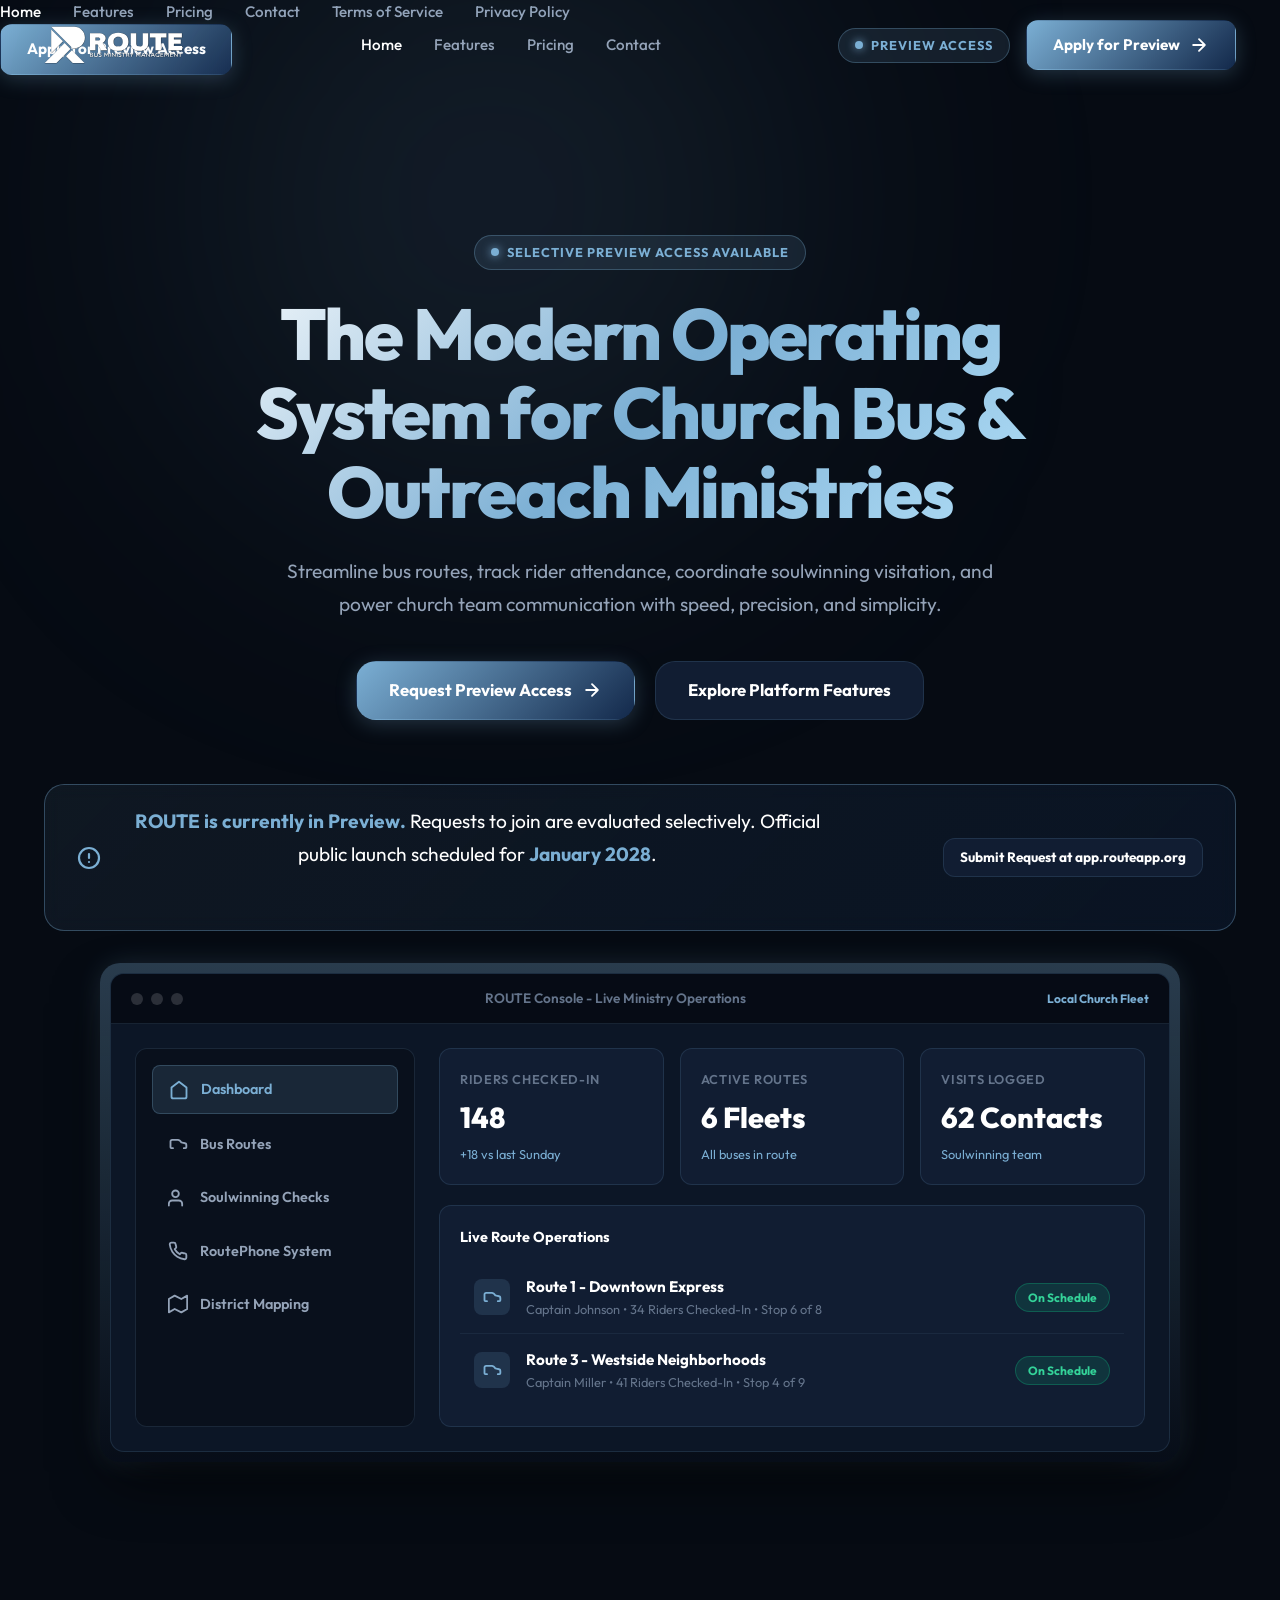
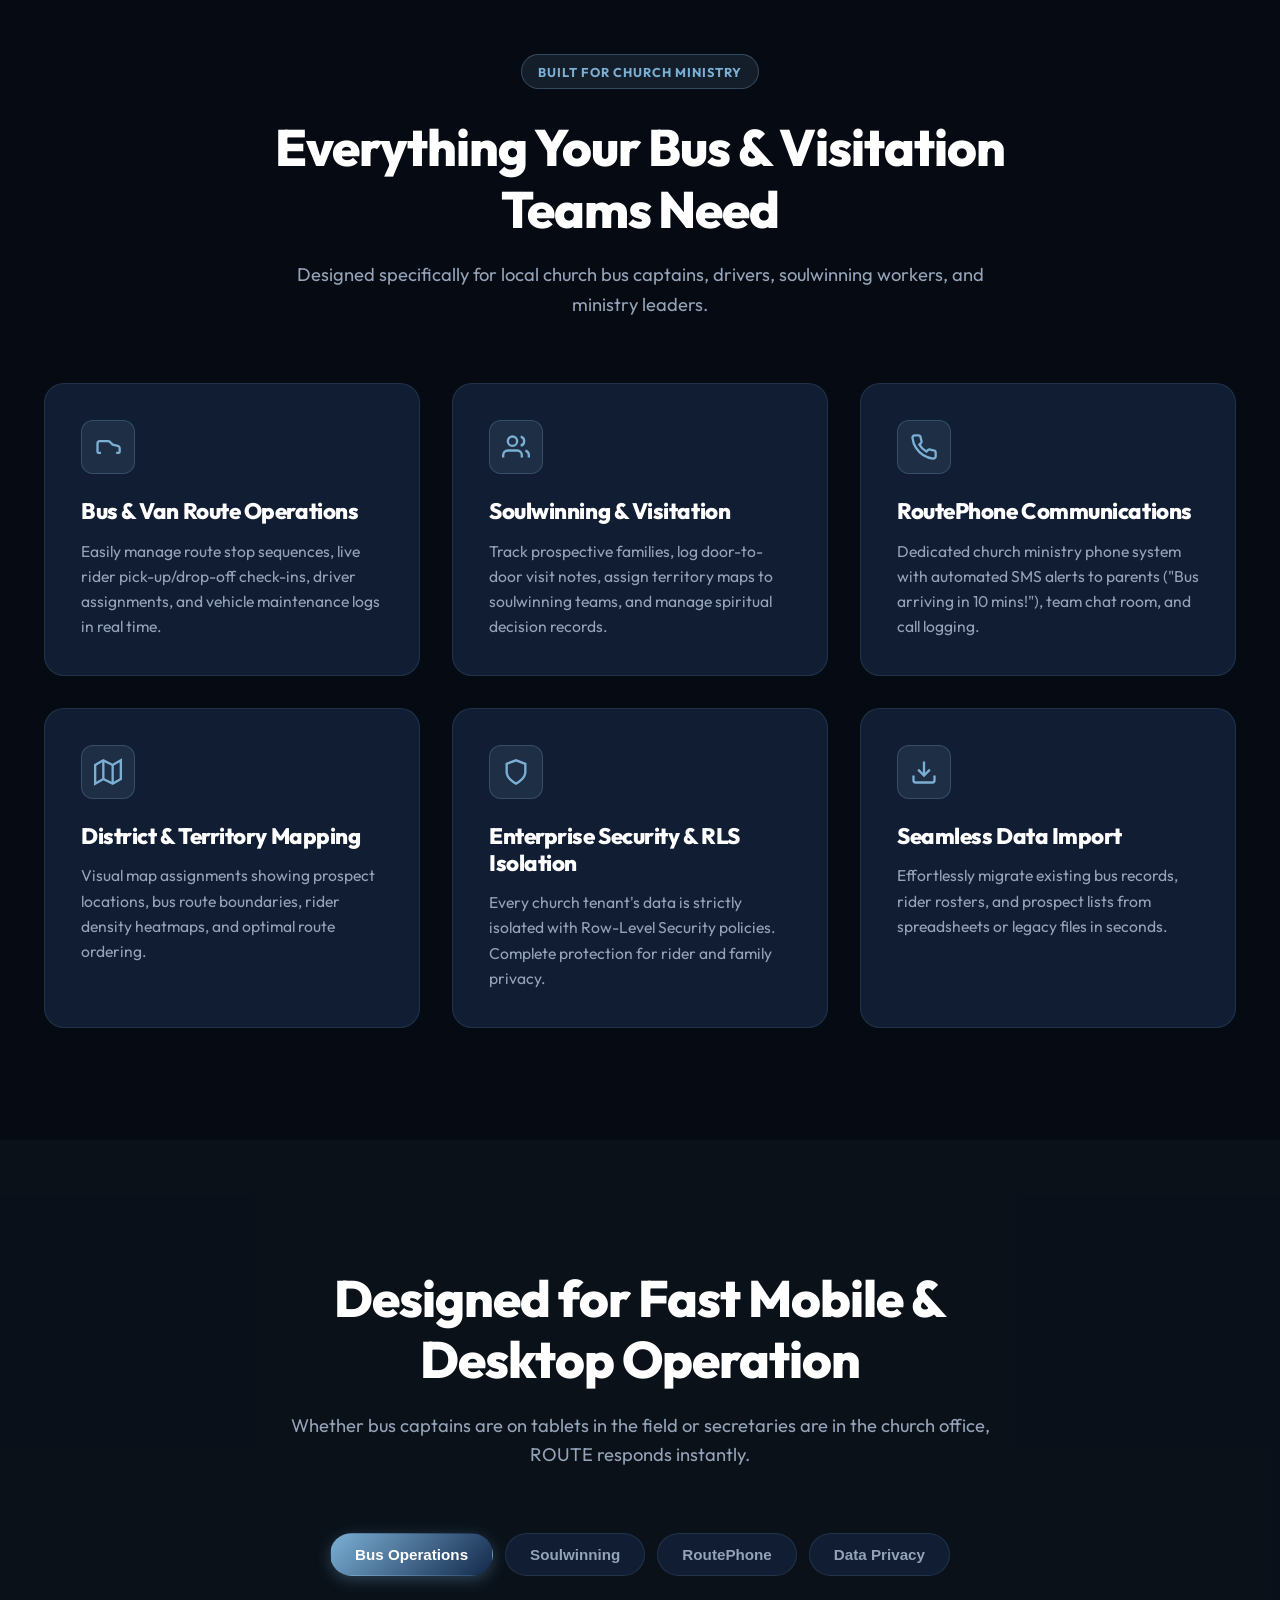
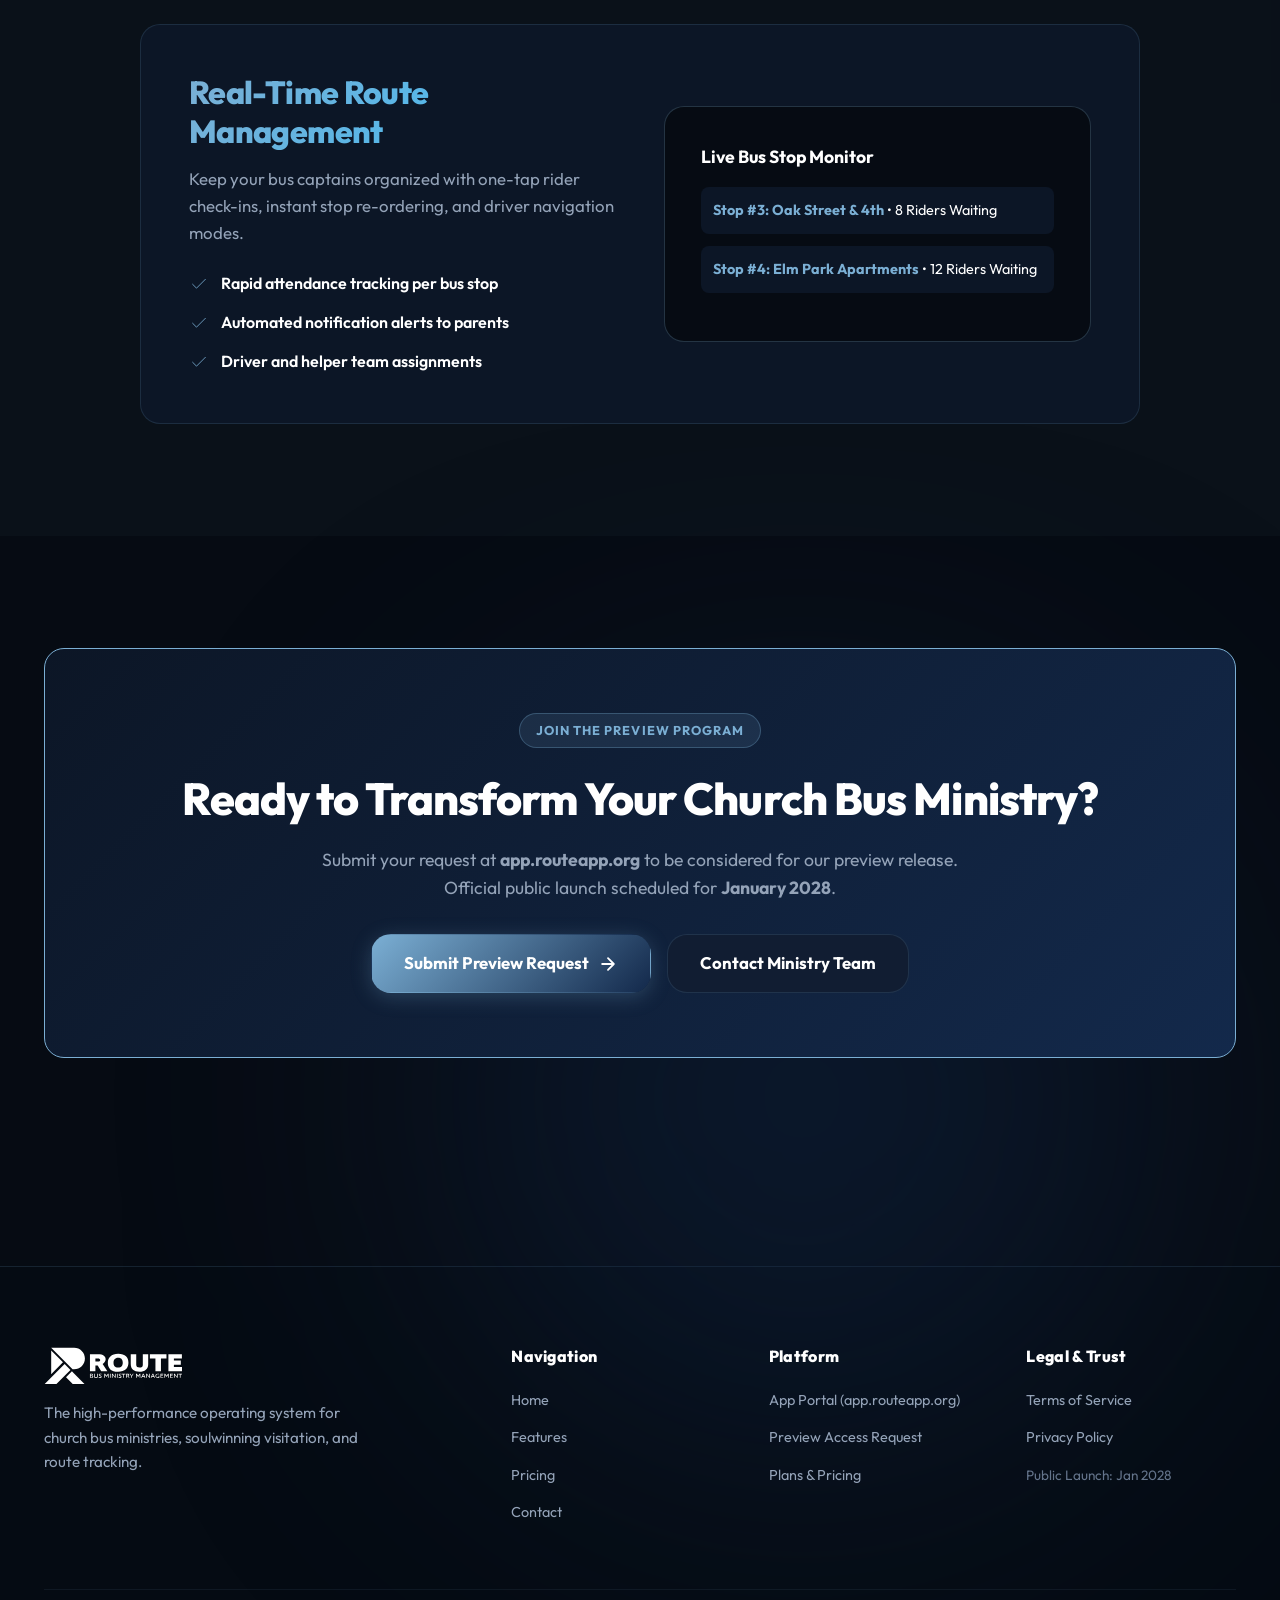
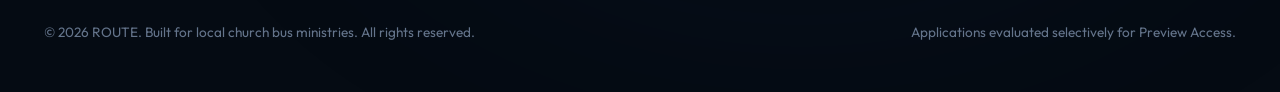
==== index.html @ 4a5aad94 "initial commit" ====
<!DOCTYPE html>
<html lang="en">
<head>
    <meta charset="UTF-8">
    <meta name="viewport" content="width=device-width, initial-scale=1.0">
    <title>ROUTE - Church Bus Ministry & Soulwinning Management Platform</title>
    <meta name="description" content="The modern operating system for church bus ministries, routes, stops, attendance tracking, soulwinning visitation, and team communications.">
    
    <!-- Favicon & Icons -->
    <link rel="icon" type="image/x-icon" href="favicon.ico">
    <link rel="icon" type="image/svg+xml" href="favicon.svg">
    <link rel="apple-touch-icon" href="apple-touch-icon.png">

    <!-- Fonts -->
    <link rel="preconnect" href="https://fonts.googleapis.com">
    <link rel="preconnect" href="https://fonts.gstatic.com" crossorigin>
    <link href="https://fonts.googleapis.com/css2?family=Outfit:wght@300;400;500;600;700;800;900&display=swap" rel="stylesheet">

    <!-- Custom Stylesheet -->
    <link rel="stylesheet" href="css/style.css">
</head>
<body>

    <!-- Ambient Background Glows -->
    <div class="ambient-glow glow-top-left"></div>
    <div class="ambient-glow glow-bottom-right"></div>

    <!-- Navigation Bar -->
    <header class="navbar">
        <div class="container nav-content">
            <a href="index.html" class="brand-logo">
                <img src="images/logos/Logo Horizontal White.svg" alt="ROUTE Logo" height="38">
            </a>

            <nav class="nav-links">
                <a href="index.html" class="active">Home</a>
                <a href="features.html">Features</a>
                <a href="pricing.html">Pricing</a>
                <a href="contact.html">Contact</a>
            </nav>

            <div class="nav-actions">
                <div class="badge badge-preview">
                    <span class="badge-dot"></span>
                    Preview Access
                </div>
                <a href="https://app.routeapp.org" class="btn btn-primary" data-open-modal="preview">
                    Apply for Preview
                    <svg class="btn-icon" viewBox="0 0 24 24"><path d="M5 12h14M12 5l7 7-7 7"/></svg>
                </a>
            </div>

            <button class="mobile-toggle" aria-label="Toggle Navigation Menu">
                <svg viewBox="0 0 24 24" fill="none" stroke="currentColor" stroke-width="2"><path d="M4 6h16M4 12h16M4 18h16"/></svg>
            </button>
        </div>
    </header>

    <!-- Mobile Drawer -->
    <div class="mobile-drawer">
        <nav class="nav-links">
            <a href="index.html" class="active">Home</a>
            <a href="features.html">Features</a>
            <a href="pricing.html">Pricing</a>
            <a href="contact.html">Contact</a>
            <a href="terms.html">Terms of Service</a>
            <a href="privacy.html">Privacy Policy</a>
        </nav>
        <a href="https://app.routeapp.org" class="btn btn-primary" data-open-modal="preview">Apply for Preview Access</a>
    </div>

    <!-- Hero Section -->
    <section class="hero section">
        <div class="container">
            <div class="hero-badge-wrapper reveal">
                <div class="badge badge-preview">
                    <span class="badge-dot"></span>
                    Selective Preview Access Available
                </div>
            </div>

            <h1 class="gradient-text reveal">The Modern Operating System for Church Bus & Outreach Ministries</h1>

            <p class="reveal">
                Streamline bus routes, track rider attendance, coordinate soulwinning visitation, and power church team communication with speed, precision, and simplicity.
            </p>

            <div class="hero-cta reveal">
                <a href="https://app.routeapp.org" class="btn btn-primary btn-lg" data-open-modal="preview">
                    Request Preview Access
                    <svg class="btn-icon" viewBox="0 0 24 24"><path d="M5 12h14M12 5l7 7-7 7"/></svg>
                </a>
                <a href="features.html" class="btn btn-secondary btn-lg">
                    Explore Platform Features
                </a>
            </div>

            <!-- Preview Notice Banner -->
            <div class="preview-banner reveal">
                <div class="preview-banner-text">
                    <svg class="btn-icon" style="color: #7bafd4; width:24px; height:24px;" viewBox="0 0 24 24" fill="none" stroke="currentColor"><circle cx="12" cy="12" r="10"/><path d="M12 8v4M12 16h.01"/></svg>
                    <p>
                        <strong>ROUTE is currently in Preview.</strong> Requests to join are evaluated selectively. Official public launch scheduled for <strong>January 2028</strong>.
                    </p>
                </div>
                <a href="https://app.routeapp.org" class="btn btn-secondary" style="padding: 0.5rem 1rem; font-size: 0.85rem;" target="_blank">
                    Submit Request at app.routeapp.org
                </a>
            </div>

            <!-- Interactive Live Dashboard Mockup -->
            <div class="mockup-container reveal">
                <div class="mockup-frame">
                    <div class="mockup-header">
                        <div class="mockup-dots">
                            <span class="mockup-dot"></span>
                            <span class="mockup-dot"></span>
                            <span class="mockup-dot"></span>
                        </div>
                        <div class="mockup-title">ROUTE Console - Live Ministry Operations</div>
                        <div style="font-size: 0.75rem; color: #7bafd4; font-weight: 700;">Local Church Fleet</div>
                    </div>

                    <div class="mockup-body">
                        <!-- Sidebar Mock -->
                        <div class="mockup-sidebar">
                            <div class="mockup-nav-item active">
                                <svg class="btn-icon" viewBox="0 0 24 24"><path d="M3 9l9-7 9 7v11a2 2 0 0 1-2 2H5a2 2 0 0 1-2-2z"/></svg>
                                Dashboard
                            </div>
                            <div class="mockup-nav-item">
                                <svg class="btn-icon" viewBox="0 0 24 24"><path d="M19 17h2c.6 0 1-.4 1-1v-3c0-.9-.7-1.7-1.5-1.9C18.7 10.6 16 10 16 10s-1.3-1.4-2.2-2.3c-.5-.4-1.1-.7-1.8-.7H5c-1.1 0-2 .9-2 2v7c0 .6.4 1 1 1h2"/></svg>
                                Bus Routes
                            </div>
                            <div class="mockup-nav-item">
                                <svg class="btn-icon" viewBox="0 0 24 24"><path d="M17 21v-2a4 4 0 0 0-4-4H5a4 4 0 0 0-4 4v2"/><circle cx="9" cy="7" r="4"/></svg>
                                Soulwinning Checks
                            </div>
                            <div class="mockup-nav-item">
                                <svg class="btn-icon" viewBox="0 0 24 24"><path d="M22 16.92v3a2 2 0 0 1-2.18 2 19.79 19.79 0 0 1-8.63-3.07 19.5 19.5 0 0 1-6-6 19.79 19.79 0 0 1-3.07-8.67A2 2 0 0 1 4.11 2h3a2 2 0 0 1 2 1.72c.127.96.361 1.903.7 2.81a2 2 0 0 1-.45 2.11L8.09 9.91a16 16 0 0 0 6 6l1.27-1.27a2 2 0 0 1 2.11-.45c.907.339 1.85.573 2.81.7A2 2 0 0 1 22 16.92z"/></svg>
                                RoutePhone System
                            </div>
                            <div class="mockup-nav-item">
                                <svg class="btn-icon" viewBox="0 0 24 24"><polygon points="1 6 1 22 8 18 16 22 23 18 23 2 16 6 8 2 1 6"/></svg>
                                District Mapping
                            </div>
                        </div>

                        <!-- Main Content Mock -->
                        <div class="mockup-main">
                            <div class="mockup-stats-grid">
                                <div class="stat-card">
                                    <div class="stat-card-title">Riders Checked-In</div>
                                    <div class="stat-card-value">148</div>
                                    <div class="stat-card-sub">+18 vs last Sunday</div>
                                </div>
                                <div class="stat-card">
                                    <div class="stat-card-title">Active Routes</div>
                                    <div class="stat-card-value">6 Fleets</div>
                                    <div class="stat-card-sub">All buses in route</div>
                                </div>
                                <div class="stat-card">
                                    <div class="stat-card-title">Visits Logged</div>
                                    <div class="stat-card-value">62 Contacts</div>
                                    <div class="stat-card-sub">Soulwinning team</div>
                                </div>
                            </div>

                            <div class="mockup-route-list">
                                <div style="font-size: 0.9rem; font-weight: 700; margin-bottom: 0.75rem; color: #ffffff;">Live Route Operations</div>
                                
                                <div class="route-item">
                                    <div class="route-info">
                                        <div class="route-icon-box">
                                            <svg class="btn-icon" viewBox="0 0 24 24"><path d="M19 17h2c.6 0 1-.4 1-1v-3c0-.9-.7-1.7-1.5-1.9C18.7 10.6 16 10 16 10s-1.3-1.4-2.2-2.3c-.5-.4-1.1-.7-1.8-.7H5c-1.1 0-2 .9-2 2v7c0 .6.4 1 1 1h2"/></svg>
                                        </div>
                                        <div>
                                            <div class="route-name">Route 1 - Downtown Express</div>
                                            <div class="route-details">Captain Johnson &bull; 34 Riders Checked-In &bull; Stop 6 of 8</div>
                                        </div>
                                    </div>
                                    <span class="status-pill">On Schedule</span>
                                </div>

                                <div class="route-item">
                                    <div class="route-info">
                                        <div class="route-icon-box">
                                            <svg class="btn-icon" viewBox="0 0 24 24"><path d="M19 17h2c.6 0 1-.4 1-1v-3c0-.9-.7-1.7-1.5-1.9C18.7 10.6 16 10 16 10s-1.3-1.4-2.2-2.3c-.5-.4-1.1-.7-1.8-.7H5c-1.1 0-2 .9-2 2v7c0 .6.4 1 1 1h2"/></svg>
                                        </div>
                                        <div>
                                            <div class="route-name">Route 3 - Westside Neighborhoods</div>
                                            <div class="route-details">Captain Miller &bull; 41 Riders Checked-In &bull; Stop 4 of 9</div>
                                        </div>
                                    </div>
                                    <span class="status-pill">On Schedule</span>
                                </div>
                            </div>
                        </div>
                    </div>
                </div>
            </div>
        </div>
    </section>

    <!-- Core Pillars Grid -->
    <section class="section">
        <div class="container">
            <div class="section-header reveal">
                <div class="badge badge-preview" style="margin-bottom: 0.75rem;">Built For Church Ministry</div>
                <h2>Everything Your Bus & Visitation Teams Need</h2>
                <p>Designed specifically for local church bus captains, drivers, soulwinning workers, and ministry leaders.</p>
            </div>

            <div class="feature-grid reveal-stagger">
                <div class="card">
                    <div class="card-icon">
                        <svg viewBox="0 0 24 24" fill="none" stroke="currentColor"><path d="M19 17h2c.6 0 1-.4 1-1v-3c0-.9-.7-1.7-1.5-1.9C18.7 10.6 16 10 16 10s-1.3-1.4-2.2-2.3c-.5-.4-1.1-.7-1.8-.7H5c-1.1 0-2 .9-2 2v7c0 .6.4 1 1 1h2"/></svg>
                    </div>
                    <h3>Bus & Van Route Operations</h3>
                    <p>Easily manage route stop sequences, live rider pick-up/drop-off check-ins, driver assignments, and vehicle maintenance logs in real time.</p>
                </div>

                <div class="card">
                    <div class="card-icon">
                        <svg viewBox="0 0 24 24" fill="none" stroke="currentColor"><path d="M17 21v-2a4 4 0 0 0-4-4H5a4 4 0 0 0-4 4v2"/><circle cx="9" cy="7" r="4"/><path d="M23 21v-2a4 4 0 0 0-3-3.87"/><path d="M16 3.13a4 4 0 0 1 0 7.75"/></svg>
                    </div>
                    <h3>Soulwinning & Visitation</h3>
                    <p>Track prospective families, log door-to-door visit notes, assign territory maps to soulwinning teams, and manage spiritual decision records.</p>
                </div>

                <div class="card">
                    <div class="card-icon">
                        <svg viewBox="0 0 24 24" fill="none" stroke="currentColor"><path d="M22 16.92v3a2 2 0 0 1-2.18 2 19.79 19.79 0 0 1-8.63-3.07 19.5 19.5 0 0 1-6-6 19.79 19.79 0 0 1-3.07-8.67A2 2 0 0 1 4.11 2h3a2 2 0 0 1 2 1.72c.127.96.361 1.903.7 2.81a2 2 0 0 1-.45 2.11L8.09 9.91a16 16 0 0 0 6 6l1.27-1.27a2 2 0 0 1 2.11-.45c.907.339 1.85.573 2.81.7A2 2 0 0 1 22 16.92z"/></svg>
                    </div>
                    <h3>RoutePhone Communications</h3>
                    <p>Dedicated church ministry phone system with automated SMS alerts to parents ("Bus arriving in 10 mins!"), team chat room, and call logging.</p>
                </div>

                <div class="card">
                    <div class="card-icon">
                        <svg viewBox="0 0 24 24" fill="none" stroke="currentColor"><polygon points="1 6 1 22 8 18 16 22 23 18 23 2 16 6 8 2 1 6"/><line x1="8" y1="2" x2="8" y2="18"/><line x1="16" y1="6" x2="16" y2="22"/></svg>
                    </div>
                    <h3>District & Territory Mapping</h3>
                    <p>Visual map assignments showing prospect locations, bus route boundaries, rider density heatmaps, and optimal route ordering.</p>
                </div>

                <div class="card">
                    <div class="card-icon">
                        <svg viewBox="0 0 24 24" fill="none" stroke="currentColor"><path d="M12 22s8-4 8-10V5l-8-3-8 3v7c0 6 8 10 8 10z"/></svg>
                    </div>
                    <h3>Enterprise Security & RLS Isolation</h3>
                    <p>Every church tenant's data is strictly isolated with Row-Level Security policies. Complete protection for rider and family privacy.</p>
                </div>

                <div class="card">
                    <div class="card-icon">
                        <svg viewBox="0 0 24 24" fill="none" stroke="currentColor"><path d="M21 15v4a2 2 0 0 1-2 2H5a2 2 0 0 1-2-2v-4"/><polyline points="7 10 12 15 17 10"/><line x1="12" y1="15" x2="12" y2="3"/></svg>
                    </div>
                    <h3>Seamless Data Import</h3>
                    <p>Effortlessly migrate existing bus records, rider rosters, and prospect lists from spreadsheets or legacy files in seconds.</p>
                </div>
            </div>
        </div>
    </section>

    <!-- Interactive Feature Showcase Tabs -->
    <section class="section" style="background: rgba(123, 175, 212, 0.03);">
        <div class="container">
            <div class="section-header reveal">
                <h2>Designed for Fast Mobile & Desktop Operation</h2>
                <p>Whether bus captains are on tablets in the field or secretaries are in the church office, ROUTE responds instantly.</p>
            </div>

            <div class="tabs-container reveal">
                <div class="tabs-nav">
                    <button class="tab-btn active" data-tab="bus">Bus Operations</button>
                    <button class="tab-btn" data-tab="visitation">Soulwinning</button>
                    <button class="tab-btn" data-tab="phone">RoutePhone</button>
                    <button class="tab-btn" data-tab="security">Data Privacy</button>
                </div>

                <div class="tab-content active" id="tab-bus">
                    <div class="tab-text">
                        <h3 class="gradient-text-sky">Real-Time Route Management</h3>
                        <p>Keep your bus captains organized with one-tap rider check-ins, instant stop re-ordering, and driver navigation modes.</p>
                        <ul class="tab-list">
                            <li class="tab-list-item">
                                <svg viewBox="0 0 24 24" fill="none" stroke="currentColor"><polyline points="20 6 9 17 4 12"/></svg>
                                Rapid attendance tracking per bus stop
                            </li>
                            <li class="tab-list-item">
                                <svg viewBox="0 0 24 24" fill="none" stroke="currentColor"><polyline points="20 6 9 17 4 12"/></svg>
                                Automated notification alerts to parents
                            </li>
                            <li class="tab-list-item">
                                <svg viewBox="0 0 24 24" fill="none" stroke="currentColor"><polyline points="20 6 9 17 4 12"/></svg>
                                Driver and helper team assignments
                            </li>
                        </ul>
                    </div>
                    <div class="card" style="background: #060b13; border-color: rgba(123,175,212,0.25);">
                        <div style="font-weight:700; font-size:1.1rem; margin-bottom:1rem; color:#fff;">Live Bus Stop Monitor</div>
                        <div style="padding:0.75rem; background:#0c1626; border-radius:8px; margin-bottom:0.75rem; font-size:0.9rem;">
                            <span style="color:#7bafd4; font-weight:700;">Stop #3: Oak Street & 4th</span> &bull; 8 Riders Waiting
                        </div>
                        <div style="padding:0.75rem; background:#0c1626; border-radius:8px; margin-bottom:0.75rem; font-size:0.9rem;">
                            <span style="color:#7bafd4; font-weight:700;">Stop #4: Elm Park Apartments</span> &bull; 12 Riders Waiting
                        </div>
                    </div>
                </div>

                <div class="tab-content" id="tab-visitation">
                    <div class="tab-text">
                        <h3 class="gradient-text-sky">Soulwinning & Prospect Tracking</h3>
                        <p>Empower your visitation teams to follow up with visitors, log spiritual interest, and map out neighborhoods.</p>
                        <ul class="tab-list">
                            <li class="tab-list-item">
                                <svg viewBox="0 0 24 24" fill="none" stroke="currentColor"><polyline points="20 6 9 17 4 12"/></svg>
                                Door-to-door visit logging & notes
                            </li>
                            <li class="tab-list-item">
                                <svg viewBox="0 0 24 24" fill="none" stroke="currentColor"><polyline points="20 6 9 17 4 12"/></svg>
                                Soulwinning check-in counter & records
                            </li>
                            <li class="tab-list-item">
                                <svg viewBox="0 0 24 24" fill="none" stroke="currentColor"><polyline points="20 6 9 17 4 12"/></svg>
                                Follow-up scheduling for bus captains
                            </li>
                        </ul>
                    </div>
                    <div class="card" style="background: #060b13; border-color: rgba(123,175,212,0.25);">
                        <div style="font-weight:700; font-size:1.1rem; margin-bottom:1rem; color:#fff;">Soulwinning Log Entry</div>
                        <div style="font-size:0.9rem; color:#94a3b8; line-height:1.6;">
                            "Visited Smith Family at 1422 Pine Ave. Requested bus pick-up for 2 children this Sunday morning."
                        </div>
                    </div>
                </div>

                <div class="tab-content" id="tab-phone">
                    <div class="tab-text">
                        <h3 class="gradient-text-sky">RoutePhone Telephony Integration</h3>
                        <p>A unified church phone number for text messaging, voice calls, internal worker team chats, and automated notifications.</p>
                        <ul class="tab-list">
                            <li class="tab-list-item">
                                <svg viewBox="0 0 24 24" fill="none" stroke="currentColor"><polyline points="20 6 9 17 4 12"/></svg>
                                Direct SMS communication with parents
                            </li>
                            <li class="tab-list-item">
                                <svg viewBox="0 0 24 24" fill="none" stroke="currentColor"><polyline points="20 6 9 17 4 12"/></svg>
                                Team chat rooms for bus captains & drivers
                            </li>
                            <li class="tab-list-item">
                                <svg viewBox="0 0 24 24" fill="none" stroke="currentColor"><polyline points="20 6 9 17 4 12"/></svg>
                                Incoming call routing and call history
                            </li>
                        </ul>
                    </div>
                    <div class="card" style="background: #060b13; border-color: rgba(123,175,212,0.25);">
                        <div style="font-weight:700; font-size:1.1rem; margin-bottom:1rem; color:#fff;">RoutePhone SMS Notice</div>
                        <div style="background:#13294b; color:#fff; padding:0.85rem; border-radius:12px; font-size:0.85rem;">
                            "Route 2 Bus Notice: Captain Miller is 10 minutes away from your stop!"
                        </div>
                    </div>
                </div>

                <div class="tab-content" id="tab-security">
                    <div class="tab-text">
                        <h3 class="gradient-text-sky">PostgreSQL RLS & Tenant Isolation</h3>
                        <p>Complete data boundary protection ensuring that every church tenant's ministry data is isolated, encrypted, and secure.</p>
                        <ul class="tab-list">
                            <li class="tab-list-item">
                                <svg viewBox="0 0 24 24" fill="none" stroke="currentColor"><polyline points="20 6 9 17 4 12"/></svg>
                                Row-Level Security (RLS) policies
                            </li>
                            <li class="tab-list-item">
                                <svg viewBox="0 0 24 24" fill="none" stroke="currentColor"><polyline points="20 6 9 17 4 12"/></svg>
                                Strict role-based permissions
                            </li>
                            <li class="tab-list-item">
                                <svg viewBox="0 0 24 24" fill="none" stroke="currentColor"><polyline points="20 6 9 17 4 12"/></svg>
                                Zero cross-tenant data leaks guaranteed
                            </li>
                        </ul>
                    </div>
                    <div class="card" style="background: #060b13; border-color: rgba(123,175,212,0.25);">
                        <div style="font-weight:700; font-size:1.1rem; margin-bottom:0.5rem; color:#fff;">Security Status</div>
                        <div style="color:#34d399; font-weight:700; font-size:0.9rem;">RLS Active &bull; Tenant Isolated</div>
                    </div>
                </div>
            </div>
        </div>
    </section>

    <!-- Preview Call to Action Banner -->
    <section class="section">
        <div class="container">
            <div class="card reveal" style="text-align:center; padding: 4rem 2rem; background: linear-gradient(135deg, #0c1626 0%, #13294b 100%); border-color: #7bafd4;">
                <div class="badge badge-preview" style="margin-bottom: 1.5rem;">Join The Preview Program</div>
                <h2 style="font-size: 2.8rem; margin-bottom: 1.25rem;">Ready to Transform Your Church Bus Ministry?</h2>
                <p style="max-width: 650px; margin: 0 auto 2rem auto; font-size: 1.1rem;">
                    Submit your request at <strong>app.routeapp.org</strong> to be considered for our preview release. Official public launch scheduled for <strong>January 2028</strong>.
                </p>
                <div style="display:flex; justify-content:center; gap:1rem; flex-wrap:wrap;">
                    <a href="https://app.routeapp.org" class="btn btn-primary btn-lg" data-open-modal="preview">
                        Submit Preview Request
                        <svg class="btn-icon" viewBox="0 0 24 24"><path d="M5 12h14M12 5l7 7-7 7"/></svg>
                    </a>
                    <a href="contact.html" class="btn btn-secondary btn-lg">
                        Contact Ministry Team
                    </a>
                </div>
            </div>
        </div>
    </section>

    <!-- Footer -->
    <footer class="footer">
        <div class="container">
            <div class="footer-grid">
                <div class="footer-brand">
                    <a href="index.html" class="brand-logo">
                        <img src="images/logos/Logo Horizontal White.svg" alt="ROUTE Logo" height="34">
                    </a>
                    <p>
                        The high-performance operating system for church bus ministries, soulwinning visitation, and route tracking.
                    </p>
                </div>

                <div class="footer-col">
                    <h4>Navigation</h4>
                    <ul class="footer-links">
                        <li><a href="index.html">Home</a></li>
                        <li><a href="features.html">Features</a></li>
                        <li><a href="pricing.html">Pricing</a></li>
                        <li><a href="contact.html">Contact</a></li>
                    </ul>
                </div>

                <div class="footer-col">
                    <h4>Platform</h4>
                    <ul class="footer-links">
                        <li><a href="https://app.routeapp.org" target="_blank">App Portal (app.routeapp.org)</a></li>
                        <li><a href="https://app.routeapp.org" data-open-modal="preview">Preview Access Request</a></li>
                        <li><a href="pricing.html">Plans & Pricing</a></li>
                    </ul>
                </div>

                <div class="footer-col">
                    <h4>Legal & Trust</h4>
                    <ul class="footer-links">
                        <li><a href="terms.html">Terms of Service</a></li>
                        <li><a href="privacy.html">Privacy Policy</a></li>
                        <li><span style="color:#64748b; font-size:0.85rem;">Public Launch: Jan 2028</span></li>
                    </ul>
                </div>
            </div>

            <div class="footer-bottom">
                <div>&copy; 2026 ROUTE. Built for local church bus ministries. All rights reserved.</div>
                <div>Applications evaluated selectively for Preview Access.</div>
            </div>
        </div>
    </footer>

    <!-- Preview Modal -->
    <div class="modal-overlay" id="preview-modal">
        <div class="modal-content">
            <button class="modal-close" aria-label="Close modal">&times;</button>
            <div style="text-align:center; margin-bottom: 1.5rem;">
                <div class="badge badge-preview" style="margin-bottom:0.75rem;">Preview Access Request</div>
                <h3 style="font-size:1.8rem; margin-bottom:0.5rem;">Join The ROUTE Preview</h3>
                <p style="font-size:0.9rem;">
                    ROUTE is currently in selective preview. Requests are evaluated manually prior to our public launch in <strong>January 2028</strong>.
                </p>
            </div>

            <form id="preview-access-form">
                <div class="form-group">
                    <label class="form-label" for="modal-church">Church Name</label>
                    <input type="text" id="modal-church" class="form-input" placeholder="e.g. Grace Baptist Church" required>
                </div>
                <div class="form-group">
                    <label class="form-label" for="modal-name">Contact Person</label>
                    <input type="text" id="modal-name" class="form-input" placeholder="Pastor or Bus Director Name" required>
                </div>
                <div class="form-group">
                    <label class="form-label" for="modal-email">Email Address</label>
                    <input type="email" id="modal-email" class="form-input" placeholder="pastor@church.org" required>
                </div>
                <div class="form-group">
                    <label class="form-label" for="modal-buses">Number of Bus / Van Routes</label>
                    <select id="modal-buses" class="form-select">
                        <option value="1-2">1 - 2 Routes</option>
                        <option value="3-5">3 - 5 Routes</option>
                        <option value="6-10">6 - 10 Routes</option>
                        <option value="10+">10+ Routes</option>
                    </select>
                </div>
                <button type="submit" class="btn btn-primary" style="width:100%; margin-top:1rem;">
                    Submit Application
                </button>
            </form>

            <div id="form-success-message" style="display:none; text-align:center; padding:2rem 0;">
                <svg class="btn-icon" style="width:48px; height:48px; color:#34d399; margin-bottom:1rem;" viewBox="0 0 24 24" fill="none" stroke="currentColor"><circle cx="12" cy="12" r="10"/><path d="M9 12l2 2 4-4"/></svg>
                <h4 style="font-size:1.4rem; margin-bottom:0.5rem; color:#fff;">Application Received</h4>
                <p style="font-size:0.9rem; margin-bottom:1.5rem;">
                    Thank you! Your preview access request has been submitted for review. You can also log in directly or check status at <strong>app.routeapp.org</strong>.
                </p>
                <a href="https://app.routeapp.org" class="btn btn-secondary" target="_blank">Visit app.routeapp.org</a>
            </div>
        </div>
    </div>

    <!-- Main JavaScript Engine -->
    <script src="js/main.js"></script>
</body>
</html>
---- css/style.css ----
/* ==========================================================================
   ROUTE Marketing Site - Master Stylesheet
   Brand Aesthetics: Dark Midnight (#060b13), Brand Sky (#7bafd4), Navy (#13294b)
   ========================================================================== */

:root {
    --color-midnight: #060b13;
    --color-surface-navy: #0c1626;
    --color-surface-card: #111d32;
    --color-surface-hover: #172642;
    --color-border: rgba(123, 175, 212, 0.15);
    --color-border-glow: rgba(123, 175, 212, 0.35);
    
    --color-brand-sky: #7bafd4;
    --color-brand-sky-light: #bae6fd;
    --color-brand-navy: #13294b;
    --color-brand-blue-accent: #38bdf8;
    
    --color-text-white: #ffffff;
    --color-text-body: #94a3b8;
    --color-text-muted: #64748b;
    
    --font-main: 'Outfit', -apple-system, BlinkMacSystemFont, "Segoe UI", Roboto, sans-serif;
    --radius-sm: 8px;
    --radius-md: 12px;
    --radius-lg: 20px;
    --radius-full: 9999px;
    
    --shadow-glow: 0 0 30px -5px rgba(123, 175, 212, 0.25);
    --shadow-card: 0 10px 30px -10px rgba(0, 0, 0, 0.5);
    --transition-fast: 0.2s cubic-bezier(0.4, 0, 0.2, 1);
    --transition-normal: 0.35s cubic-bezier(0.16, 1, 0.3, 1);
}

/* Base & Reset */
*, *::before, *::after {
    box-sizing: border-box;
    margin: 0;
    padding: 0;
}

html {
    scroll-behavior: smooth;
    font-family: var(--font-main);
    background-color: var(--color-midnight);
    color: var(--color-text-white);
    line-height: 1.6;
    -webkit-font-smoothing: antialiased;
}

body {
    min-height: 100vh;
    overflow-x: hidden;
    position: relative;
    background-color: var(--color-midnight);
}

/* Selection */
::selection {
    background: var(--color-brand-sky);
    color: var(--color-midnight);
}

/* Ambient Background Glows */
.ambient-glow {
    position: absolute;
    border-radius: 50%;
    filter: blur(140px);
    pointer-events: none;
    z-index: 0;
}

.glow-top-left {
    top: -100px;
    left: 15%;
    width: 600px;
    height: 600px;
    background: rgba(123, 175, 212, 0.12);
}

.glow-bottom-right {
    bottom: 5%;
    right: 10%;
    width: 700px;
    height: 700px;
    background: rgba(19, 41, 75, 0.45);
}

.glow-center {
    top: 40%;
    left: 30%;
    width: 500px;
    height: 500px;
    background: rgba(56, 189, 248, 0.08);
}

/* Typography Helpers */
h1, h2, h3, h4, h5, h6 {
    font-weight: 800;
    line-height: 1.2;
    letter-spacing: -0.02em;
    color: var(--color-text-white);
}

p {
    color: var(--color-text-body);
}

.gradient-text {
    background: linear-gradient(135deg, #ffffff 0%, var(--color-brand-sky) 50%, #bae6fd 100%);
    -webkit-background-clip: text;
    -webkit-text-fill-color: transparent;
}

.gradient-text-sky {
    background: linear-gradient(135deg, var(--color-brand-sky) 0%, var(--color-brand-blue-accent) 100%);
    -webkit-background-clip: text;
    -webkit-text-fill-color: transparent;
}

/* Container */
.container {
    width: 100%;
    max-width: 1240px;
    margin: 0 auto;
    padding: 0 1.5rem;
    position: relative;
    z-index: 10;
}

/* Navigation Bar */
.navbar {
    position: fixed;
    top: 0;
    left: 0;
    right: 0;
    z-index: 1000;
    padding: 1.25rem 0;
    transition: all var(--transition-fast);
}

.navbar.scrolled {
    padding: 0.85rem 0;
    background: rgba(6, 11, 19, 0.85);
    backdrop-filter: blur(16px);
    -webkit-backdrop-filter: blur(16px);
    border-bottom: 1px solid var(--color-border);
    box-shadow: 0 10px 30px rgba(0, 0, 0, 0.35);
}

.nav-content {
    display: flex;
    align-items: center;
    justify-content: space-between;
}

.brand-logo {
    display: flex;
    align-items: center;
    gap: 0.75rem;
    text-decoration: none;
    color: var(--color-text-white);
    font-weight: 800;
    font-size: 1.35rem;
    letter-spacing: 0.05em;
}

.brand-logo img {
    height: 38px;
    width: auto;
}

.nav-links {
    display: flex;
    align-items: center;
    gap: 2rem;
    list-style: none;
}

.nav-links a {
    text-decoration: none;
    color: var(--color-text-body);
    font-weight: 500;
    font-size: 0.95rem;
    transition: color var(--transition-fast);
}

.nav-links a:hover,
.nav-links a.active {
    color: var(--color-text-white);
}

.nav-actions {
    display: flex;
    align-items: center;
    gap: 1rem;
}

/* Mobile Toggle */
.mobile-toggle {
    display: none;
    background: none;
    border: none;
    color: var(--color-text-white);
    cursor: pointer;
    padding: 0.5rem;
}

.mobile-toggle svg {
    width: 28px;
    height: 28px;
}

/* Badges */
.badge {
    display: inline-flex;
    align-items: center;
    gap: 0.5rem;
    padding: 0.4rem 1rem;
    border-radius: var(--radius-full);
    font-size: 0.8rem;
    font-weight: 700;
    text-transform: uppercase;
    letter-spacing: 0.08em;
}

.badge-preview {
    background: rgba(123, 175, 212, 0.12);
    border: 1px solid rgba(123, 175, 212, 0.3);
    color: var(--color-brand-sky);
}

.badge-dot {
    width: 8px;
    height: 8px;
    border-radius: 50%;
    background: var(--color-brand-sky);
    box-shadow: 0 0 10px var(--color-brand-sky);
    animation: pulse-dot 2s infinite;
}

@keyframes pulse-dot {
    0%, 100% { opacity: 1; transform: scale(1); }
    50% { opacity: 0.4; transform: scale(0.85); }
}

/* Buttons */
.btn {
    display: inline-flex;
    align-items: center;
    justify-content: center;
    gap: 0.6rem;
    padding: 0.75rem 1.6rem;
    border-radius: var(--radius-md);
    font-weight: 700;
    font-size: 0.95rem;
    text-decoration: none;
    cursor: pointer;
    transition: all var(--transition-fast);
    border: 1px solid transparent;
    white-space: nowrap;
}

.btn-primary {
    background: linear-gradient(135deg, var(--color-brand-sky) 0%, var(--color-brand-navy) 100%);
    color: var(--color-text-white);
    box-shadow: 0 4px 20px rgba(123, 175, 212, 0.25);
}

.btn-primary:hover {
    transform: translateY(-2px);
    box-shadow: 0 8px 25px rgba(123, 175, 212, 0.4);
    background: linear-gradient(135deg, #8ec2e8 0%, #1a3765 100%);
}

.btn-secondary {
    background: var(--color-surface-card);
    border: 1px solid var(--color-border);
    color: var(--color-text-white);
}

.btn-secondary:hover {
    background: var(--color-surface-hover);
    border-color: var(--color-border-glow);
    color: var(--color-brand-sky);
    transform: translateY(-2px);
}

.btn-lg {
    padding: 0.95rem 2rem;
    font-size: 1.05rem;
    border-radius: var(--radius-lg);
}

.btn-icon {
    width: 20px;
    height: 20px;
    fill: none;
    stroke: currentColor;
    stroke-width: 2.2;
    stroke-linecap: round;
    stroke-linejoin: round;
}

/* Sections */
.section {
    padding: 7rem 0;
    position: relative;
}

.section-header {
    text-align: center;
    max-width: 750px;
    margin: 0 auto 4rem auto;
}

.section-header h2 {
    font-size: 2.5rem;
    margin: 1rem 0 1.25rem 0;
}

.section-header p {
    font-size: 1.15rem;
}

@media (min-width: 768px) {
    .section-header h2 {
        font-size: 3.2rem;
    }
}

/* Preview Notice Banner */
.preview-banner {
    margin: 2rem 0;
    padding: 1.25rem 2rem;
    background: linear-gradient(135deg, rgba(123, 175, 212, 0.08) 0%, rgba(19, 41, 75, 0.3) 100%);
    border: 1px solid var(--color-border-glow);
    border-radius: var(--radius-lg);
    display: flex;
    align-items: center;
    justify-content: space-between;
    gap: 1.5rem;
    flex-wrap: wrap;
    backdrop-filter: blur(8px);
}

.preview-banner-text {
    display: flex;
    align-items: center;
    gap: 1rem;
}

.preview-banner-text p {
    color: var(--color-text-white);
    font-size: 0.95rem;
}

.preview-banner-text strong {
    color: var(--color-brand-sky);
}

/* Hero Section */
.hero {
    padding-top: 10rem;
    padding-bottom: 5rem;
    text-align: center;
}

.hero-badge-wrapper {
    display: flex;
    justify-content: center;
    margin-bottom: 1.5rem;
}

.hero h1 {
    font-size: 2.8rem;
    max-width: 950px;
    margin: 0 auto 1.5rem auto;
    letter-spacing: -0.03em;
}

@media (min-width: 768px) {
    .hero h1 {
        font-size: 4.5rem;
        line-height: 1.1;
    }
}

.hero p {
    font-size: 1.2rem;
    max-width: 720px;
    margin: 0 auto 2.5rem auto;
    line-height: 1.7;
}

.hero-cta {
    display: flex;
    align-items: center;
    justify-content: center;
    gap: 1.25rem;
    flex-wrap: wrap;
    margin-bottom: 4rem;
}

/* Interactive App Mockup Preview */
.mockup-container {
    position: relative;
    max-width: 1080px;
    margin: 0 auto;
    border-radius: var(--radius-lg);
    padding: 10px;
    background: linear-gradient(180deg, rgba(123, 175, 212, 0.3) 0%, rgba(19, 41, 75, 0.1) 100%);
    box-shadow: 0 25px 60px -15px rgba(0, 0, 0, 0.8), var(--shadow-glow);
}

.mockup-frame {
    background: var(--color-surface-navy);
    border-radius: calc(var(--radius-lg) - 6px);
    overflow: hidden;
    border: 1px solid var(--color-border);
}

.mockup-header {
    background: rgba(6, 11, 19, 0.9);
    padding: 0.85rem 1.25rem;
    display: flex;
    align-items: center;
    justify-content: space-between;
    border-bottom: 1px solid var(--color-border);
}

.mockup-dots {
    display: flex;
    gap: 8px;
}

.mockup-dot {
    width: 12px;
    height: 12px;
    border-radius: 50%;
    background: rgba(255, 255, 255, 0.15);
}

.mockup-title {
    font-size: 0.85rem;
    color: var(--color-text-muted);
    font-weight: 600;
}

.mockup-body {
    padding: 1.5rem;
    display: grid;
    grid-template-columns: 1fr;
    gap: 1.5rem;
    text-align: left;
}

@media (min-width: 900px) {
    .mockup-body {
        grid-template-columns: 280px 1fr;
    }
}

.mockup-sidebar {
    background: rgba(6, 11, 19, 0.5);
    border-radius: var(--radius-md);
    padding: 1rem;
    border: 1px solid var(--color-border);
}

.mockup-nav-item {
    display: flex;
    align-items: center;
    gap: 0.75rem;
    padding: 0.75rem 1rem;
    border-radius: var(--radius-sm);
    color: var(--color-text-body);
    font-size: 0.9rem;
    font-weight: 600;
    margin-bottom: 0.4rem;
}

.mockup-nav-item.active {
    background: rgba(123, 175, 212, 0.15);
    color: var(--color-brand-sky);
    border: 1px solid rgba(123, 175, 212, 0.25);
}

.mockup-main {
    display: flex;
    flex-direction: column;
    gap: 1.25rem;
}

.mockup-stats-grid {
    display: grid;
    grid-template-columns: repeat(auto-fit, minmax(180px, 1fr));
    gap: 1rem;
}

.stat-card {
    background: var(--color-surface-card);
    padding: 1.25rem;
    border-radius: var(--radius-md);
    border: 1px solid var(--color-border);
}

.stat-card-title {
    font-size: 0.8rem;
    color: var(--color-text-muted);
    font-weight: 600;
    text-transform: uppercase;
    letter-spacing: 0.05em;
    margin-bottom: 0.3rem;
}

.stat-card-value {
    font-size: 1.8rem;
    font-weight: 800;
    color: var(--color-text-white);
}

.stat-card-sub {
    font-size: 0.8rem;
    color: var(--color-brand-sky);
    margin-top: 0.2rem;
}

.mockup-route-list {
    background: var(--color-surface-card);
    border-radius: var(--radius-md);
    padding: 1.25rem;
    border: 1px solid var(--color-border);
}

.route-item {
    display: flex;
    align-items: center;
    justify-content: space-between;
    padding: 0.85rem;
    border-bottom: 1px solid rgba(123, 175, 212, 0.08);
}

.route-item:last-child {
    border-bottom: none;
}

.route-info {
    display: flex;
    align-items: center;
    gap: 1rem;
}

.route-icon-box {
    width: 36px;
    height: 36px;
    border-radius: var(--radius-sm);
    background: rgba(123, 175, 212, 0.15);
    display: flex;
    align-items: center;
    justify-content: center;
    color: var(--color-brand-sky);
}

.route-name {
    font-weight: 700;
    color: var(--color-text-white);
    font-size: 0.95rem;
}

.route-details {
    font-size: 0.8rem;
    color: var(--color-text-muted);
}

.status-pill {
    padding: 0.25rem 0.75rem;
    border-radius: var(--radius-full);
    font-size: 0.75rem;
    font-weight: 700;
    background: rgba(16, 185, 129, 0.15);
    color: #34d399;
    border: 1px solid rgba(16, 185, 129, 0.3);
}

/* Feature Grid Cards */
.feature-grid {
    display: grid;
    grid-template-columns: 1fr;
    gap: 2rem;
}

@media (min-width: 768px) {
    .feature-grid {
        grid-template-columns: repeat(2, 1fr);
    }
}

@media (min-width: 1024px) {
    .feature-grid {
        grid-template-columns: repeat(3, 1fr);
    }
}

.card {
    background: var(--color-surface-card);
    border: 1px solid var(--color-border);
    border-radius: var(--radius-lg);
    padding: 2.25rem;
    transition: all var(--transition-fast);
    position: relative;
    overflow: hidden;
}

.card::before {
    content: '';
    position: absolute;
    top: 0;
    left: 0;
    right: 0;
    height: 3px;
    background: linear-gradient(90deg, transparent, var(--color-brand-sky), transparent);
    opacity: 0;
    transition: opacity var(--transition-fast);
}

.card:hover {
    transform: translateY(-4px);
    border-color: var(--color-border-glow);
    box-shadow: var(--shadow-card), 0 0 20px rgba(123, 175, 212, 0.15);
}

.card:hover::before {
    opacity: 1;
}

.card-icon {
    width: 54px;
    height: 54px;
    border-radius: var(--radius-md);
    background: rgba(123, 175, 212, 0.12);
    border: 1px solid rgba(123, 175, 212, 0.25);
    display: flex;
    align-items: center;
    justify-content: center;
    color: var(--color-brand-sky);
    margin-bottom: 1.5rem;
}

.card-icon svg {
    width: 28px;
    height: 28px;
    stroke-width: 2;
}

.card h3 {
    font-size: 1.4rem;
    margin-bottom: 0.85rem;
}

.card p {
    font-size: 0.98rem;
    line-height: 1.6;
}

/* Feature Showcase Tabs */
.tabs-container {
    max-width: 1000px;
    margin: 0 auto;
}

.tabs-nav {
    display: flex;
    justify-content: center;
    gap: 0.75rem;
    flex-wrap: wrap;
    margin-bottom: 3rem;
}

.tab-btn {
    padding: 0.75rem 1.5rem;
    border-radius: var(--radius-full);
    background: var(--color-surface-card);
    border: 1px solid var(--color-border);
    color: var(--color-text-body);
    font-weight: 700;
    font-size: 0.95rem;
    cursor: pointer;
    transition: all var(--transition-fast);
}

.tab-btn:hover {
    color: var(--color-text-white);
    border-color: var(--color-border-glow);
}

.tab-btn.active {
    background: linear-gradient(135deg, var(--color-brand-sky) 0%, var(--color-brand-navy) 100%);
    color: var(--color-text-white);
    border-color: transparent;
    box-shadow: 0 4px 15px rgba(123, 175, 212, 0.3);
}

.tab-content {
    display: none;
    background: var(--color-surface-navy);
    border: 1px solid var(--color-border);
    border-radius: var(--radius-lg);
    padding: 3rem;
}

.tab-content.active {
    display: grid;
    grid-template-columns: 1fr;
    gap: 3rem;
    align-items: center;
}

@media (min-width: 850px) {
    .tab-content.active {
        grid-template-columns: 1fr 1fr;
    }
}

.tab-text h3 {
    font-size: 2rem;
    margin-bottom: 1rem;
}

.tab-text p {
    font-size: 1.05rem;
    margin-bottom: 1.5rem;
}

.tab-list {
    list-style: none;
    display: flex;
    flex-direction: column;
    gap: 0.85rem;
}

.tab-list-item {
    display: flex;
    align-items: center;
    gap: 0.75rem;
    color: var(--color-text-white);
    font-weight: 600;
}

.tab-list-item svg {
    width: 20px;
    height: 20px;
    color: var(--color-brand-sky);
    flex-shrink: 0;
}

/* Pricing Page & Cards */
.pricing-toggle-wrapper {
    display: flex;
    align-items: center;
    justify-content: center;
    gap: 1rem;
    margin-bottom: 3.5rem;
}

.pricing-toggle-label {
    font-weight: 700;
    color: var(--color-text-body);
    font-size: 1rem;
}

.pricing-toggle-label.active {
    color: var(--color-text-white);
}

.toggle-switch {
    width: 58px;
    height: 32px;
    background: var(--color-surface-card);
    border: 1px solid var(--color-border);
    border-radius: var(--radius-full);
    padding: 3px;
    cursor: pointer;
    position: relative;
    transition: background var(--transition-fast);
}

.toggle-switch-handle {
    width: 24px;
    height: 24px;
    background: var(--color-brand-sky);
    border-radius: 50%;
    transition: transform var(--transition-fast);
    box-shadow: 0 0 10px rgba(123, 175, 212, 0.5);
}

.toggle-switch.checked .toggle-switch-handle {
    transform: translateX(26px);
}

.discount-badge {
    background: rgba(16, 185, 129, 0.15);
    color: #34d399;
    border: 1px solid rgba(16, 185, 129, 0.3);
    padding: 0.2rem 0.6rem;
    border-radius: var(--radius-full);
    font-size: 0.75rem;
    font-weight: 800;
    margin-left: 0.5rem;
}

.pricing-grid {
    display: grid;
    grid-template-columns: 1fr;
    gap: 2rem;
    max-width: 1100px;
    margin: 0 auto;
}

@media (min-width: 900px) {
    .pricing-grid {
        grid-template-columns: repeat(3, 1fr);
    }
}

.pricing-card {
    background: var(--color-surface-card);
    border: 1px solid var(--color-border);
    border-radius: var(--radius-lg);
    padding: 2.5rem 2rem;
    display: flex;
    flex-direction: column;
    justify-content: space-between;
    transition: all var(--transition-fast);
    position: relative;
}

.pricing-card.featured {
    background: linear-gradient(180deg, var(--color-surface-card) 0%, rgba(19, 41, 75, 0.6) 100%);
    border-color: var(--color-brand-sky);
    box-shadow: var(--shadow-glow);
    transform: scale(1.03);
}

.pricing-popular-tag {
    position: absolute;
    top: -14px;
    left: 50%;
    transform: translateX(-50%);
    background: linear-gradient(90deg, var(--color-brand-sky), var(--color-brand-blue-accent));
    color: var(--color-midnight);
    font-weight: 800;
    font-size: 0.75rem;
    text-transform: uppercase;
    letter-spacing: 0.08em;
    padding: 0.3rem 1rem;
    border-radius: var(--radius-full);
}

.pricing-card h3 {
    font-size: 1.5rem;
    margin-bottom: 0.5rem;
}

.pricing-card p {
    font-size: 0.9rem;
    min-height: 42px;
}

.pricing-price {
    margin: 1.5rem 0 2rem 0;
    display: flex;
    align-items: baseline;
    gap: 0.4rem;
}

.pricing-currency {
    font-size: 1.5rem;
    font-weight: 800;
    color: var(--color-brand-sky);
}

.pricing-amount {
    font-size: 3.2rem;
    font-weight: 800;
    color: var(--color-text-white);
    line-height: 1;
}

.pricing-period {
    color: var(--color-text-muted);
    font-size: 0.9rem;
    font-weight: 500;
}

.pricing-features {
    list-style: none;
    display: flex;
    flex-direction: column;
    gap: 0.85rem;
    margin-bottom: 2.5rem;
}

.pricing-features li {
    display: flex;
    align-items: center;
    gap: 0.75rem;
    font-size: 0.95rem;
    color: var(--color-text-white);
}

.pricing-features li svg {
    width: 18px;
    height: 18px;
    color: var(--color-brand-sky);
    flex-shrink: 0;
}

/* Comparison Table */
.table-wrapper {
    overflow-x: auto;
    margin-top: 4rem;
    background: var(--color-surface-card);
    border: 1px solid var(--color-border);
    border-radius: var(--radius-lg);
}

.comparison-table {
    width: 100%;
    border-collapse: collapse;
    text-align: left;
    min-width: 650px;
}

.comparison-table th, 
.comparison-table td {
    padding: 1.25rem 1.5rem;
    border-bottom: 1px solid var(--color-border);
}

.comparison-table th {
    background: rgba(6, 11, 19, 0.6);
    font-size: 1rem;
    font-weight: 700;
    color: var(--color-text-white);
}

.comparison-table td {
    font-size: 0.95rem;
    color: var(--color-text-body);
}

.comparison-table tr:last-child td {
    border-bottom: none;
}

.table-check {
    width: 20px;
    height: 20px;
    color: var(--color-brand-sky);
}

/* Accordion (FAQ) */
.faq-container {
    max-width: 850px;
    margin: 0 auto;
    display: flex;
    flex-direction: column;
    gap: 1rem;
}

.faq-item {
    background: var(--color-surface-card);
    border: 1px solid var(--color-border);
    border-radius: var(--radius-md);
    overflow: hidden;
    transition: border-color var(--transition-fast);
}

.faq-item.active {
    border-color: var(--color-border-glow);
}

.faq-header {
    width: 100%;
    padding: 1.25rem 1.5rem;
    background: none;
    border: none;
    color: var(--color-text-white);
    font-weight: 700;
    font-size: 1.1rem;
    display: flex;
    align-items: center;
    justify-content: space-between;
    cursor: pointer;
    text-align: left;
}

.faq-icon {
    width: 22px;
    height: 22px;
    transition: transform var(--transition-fast);
    color: var(--color-brand-sky);
}

.faq-item.active .faq-icon {
    transform: rotate(180deg);
}

.faq-body {
    max-height: 0;
    overflow: hidden;
    transition: max-height var(--transition-normal), padding var(--transition-normal);
    padding: 0 1.5rem;
}

.faq-item.active .faq-body {
    max-height: 300px;
    padding: 0 1.5rem 1.5rem 1.5rem;
}

/* Form Controls */
.form-group {
    display: flex;
    flex-direction: column;
    gap: 0.5rem;
    margin-bottom: 1.25rem;
    text-align: left;
}

.form-label {
    font-weight: 600;
    font-size: 0.9rem;
    color: var(--color-text-white);
}

.form-input, 
.form-select, 
.form-textarea {
    width: 100%;
    padding: 0.85rem 1rem;
    background: var(--color-midnight);
    border: 1px solid var(--color-border);
    border-radius: var(--radius-md);
    color: var(--color-text-white);
    font-family: var(--font-main);
    font-size: 0.95rem;
    outline: none;
    transition: border-color var(--transition-fast), box-shadow var(--transition-fast);
}

.form-input:focus, 
.form-select:focus, 
.form-textarea:focus {
    border-color: var(--color-brand-sky);
    box-shadow: 0 0 15px rgba(123, 175, 212, 0.25);
}

.form-textarea {
    min-height: 120px;
    resize: vertical;
}

/* Modal Dialog */
.modal-overlay {
    position: fixed;
    inset: 0;
    z-index: 2000;
    background: rgba(6, 11, 19, 0.85);
    backdrop-filter: blur(12px);
    -webkit-backdrop-filter: blur(12px);
    display: flex;
    align-items: center;
    justify-content: center;
    padding: 1.5rem;
    opacity: 0;
    pointer-events: none;
    transition: opacity var(--transition-fast);
}

.modal-overlay.active {
    opacity: 1;
    pointer-events: auto;
}

.modal-content {
    background: var(--color-surface-card);
    border: 1px solid var(--color-border-glow);
    border-radius: var(--radius-lg);
    width: 100%;
    max-width: 580px;
    padding: 2.5rem;
    position: relative;
    box-shadow: 0 25px 50px rgba(0, 0, 0, 0.8), var(--shadow-glow);
    transform: scale(0.95);
    transition: transform var(--transition-fast);
}

.modal-overlay.active .modal-content {
    transform: scale(1);
}

.modal-close {
    position: absolute;
    top: 1.25rem;
    right: 1.25rem;
    background: rgba(255, 255, 255, 0.05);
    border: 1px solid var(--color-border);
    color: var(--color-text-muted);
    width: 34px;
    height: 34px;
    border-radius: 50%;
    display: flex;
    align-items: center;
    justify-content: center;
    cursor: pointer;
    transition: all var(--transition-fast);
}

.modal-close:hover {
    color: var(--color-text-white);
    background: rgba(255, 255, 255, 0.15);
}

/* Legal Document Layout */
.legal-container {
    max-width: 860px;
    margin: 0 auto;
    background: var(--color-surface-card);
    border: 1px solid var(--color-border);
    border-radius: var(--radius-lg);
    padding: 3.5rem;
    text-align: left;
}

.legal-header {
    border-bottom: 1px solid var(--color-border);
    padding-bottom: 2rem;
    margin-bottom: 2.5rem;
}

.legal-header h1 {
    font-size: 2.5rem;
    margin-bottom: 0.5rem;
}

.legal-date {
    color: var(--color-brand-sky);
    font-weight: 600;
    font-size: 0.9rem;
}

.legal-section {
    margin-bottom: 2.5rem;
}

.legal-section h2 {
    font-size: 1.4rem;
    margin-bottom: 1rem;
    color: var(--color-text-white);
}

.legal-section p, 
.legal-section ul {
    margin-bottom: 1rem;
    font-size: 1rem;
    line-height: 1.7;
}

.legal-section ul {
    padding-left: 1.5rem;
}

.legal-section li {
    margin-bottom: 0.5rem;
    color: var(--color-text-body);
}

/* Scroll Animation Trigger Classes */
.reveal {
    opacity: 0;
    transform: translateY(30px);
    transition: opacity 0.8s cubic-bezier(0.16, 1, 0.3, 1), transform 0.8s cubic-bezier(0.16, 1, 0.3, 1);
}

.reveal.active {
    opacity: 1;
    transform: translateY(0);
}

.reveal-stagger > * {
    opacity: 0;
    transform: translateY(25px);
    transition: opacity 0.7s cubic-bezier(0.16, 1, 0.3, 1), transform 0.7s cubic-bezier(0.16, 1, 0.3, 1);
}

.reveal-stagger.active > *:nth-child(1) { transition-delay: 0.05s; }
.reveal-stagger.active > *:nth-child(2) { transition-delay: 0.15s; }
.reveal-stagger.active > *:nth-child(3) { transition-delay: 0.25s; }
.reveal-stagger.active > *:nth-child(4) { transition-delay: 0.35s; }
.reveal-stagger.active > *:nth-child(5) { transition-delay: 0.45s; }
.reveal-stagger.active > * { opacity: 1; transform: translateY(0); }

/* Footer */
.footer {
    border-top: 1px solid var(--color-border);
    padding: 5rem 0 3rem 0;
    background: rgba(6, 11, 19, 0.95);
    margin-top: 6rem;
}

.footer-grid {
    display: grid;
    grid-template-columns: 1fr;
    gap: 3rem;
    margin-bottom: 4rem;
}

@media (min-width: 768px) {
    .footer-grid {
        grid-template-columns: 2fr repeat(3, 1fr);
    }
}

.footer-brand p {
    margin-top: 1rem;
    max-width: 320px;
    font-size: 0.95rem;
}

.footer-col h4 {
    font-size: 1rem;
    margin-bottom: 1.25rem;
    color: var(--color-text-white);
    letter-spacing: 0.02em;
}

.footer-links {
    list-style: none;
    display: flex;
    flex-direction: column;
    gap: 0.75rem;
}

.footer-links a {
    text-decoration: none;
    color: var(--color-text-body);
    font-size: 0.9rem;
    transition: color var(--transition-fast);
}

.footer-links a:hover {
    color: var(--color-brand-sky);
}

.footer-bottom {
    border-top: 1px solid rgba(123, 175, 212, 0.08);
    padding-top: 2rem;
    display: flex;
    align-items: center;
    justify-content: space-between;
    flex-wrap: wrap;
    gap: 1rem;
    font-size: 0.85rem;
    color: var(--color-text-muted);
}

/* Mobile Nav Overlay Drawer */
@media (max-width: 899px) {
    .mobile-toggle {
        display: block;
    }

    .nav-links, .nav-actions {
        display: none;
    }

    .mobile-drawer {
        position: fixed;
        top: 0;
        right: 0;
        width: 80%;
        max-width: 360px;
        height: 100vh;
        background: var(--color-midnight);
        border-left: 1px solid var(--color-border);
        padding: 6rem 2rem 2rem 2rem;
        z-index: 999;
        display: flex;
        flex-direction: column;
        gap: 2rem;
        transform: translateX(100%);
        transition: transform var(--transition-fast);
        box-shadow: -10px 0 30px rgba(0, 0, 0, 0.8);
    }

    .mobile-drawer.active {
        transform: translateX(0);
    }

    .mobile-drawer .nav-links {
        display: flex;
        flex-direction: column;
        align-items: flex-start;
        gap: 1.5rem;
    }

    .mobile-drawer .nav-links a {
        font-size: 1.15rem;
    }
}
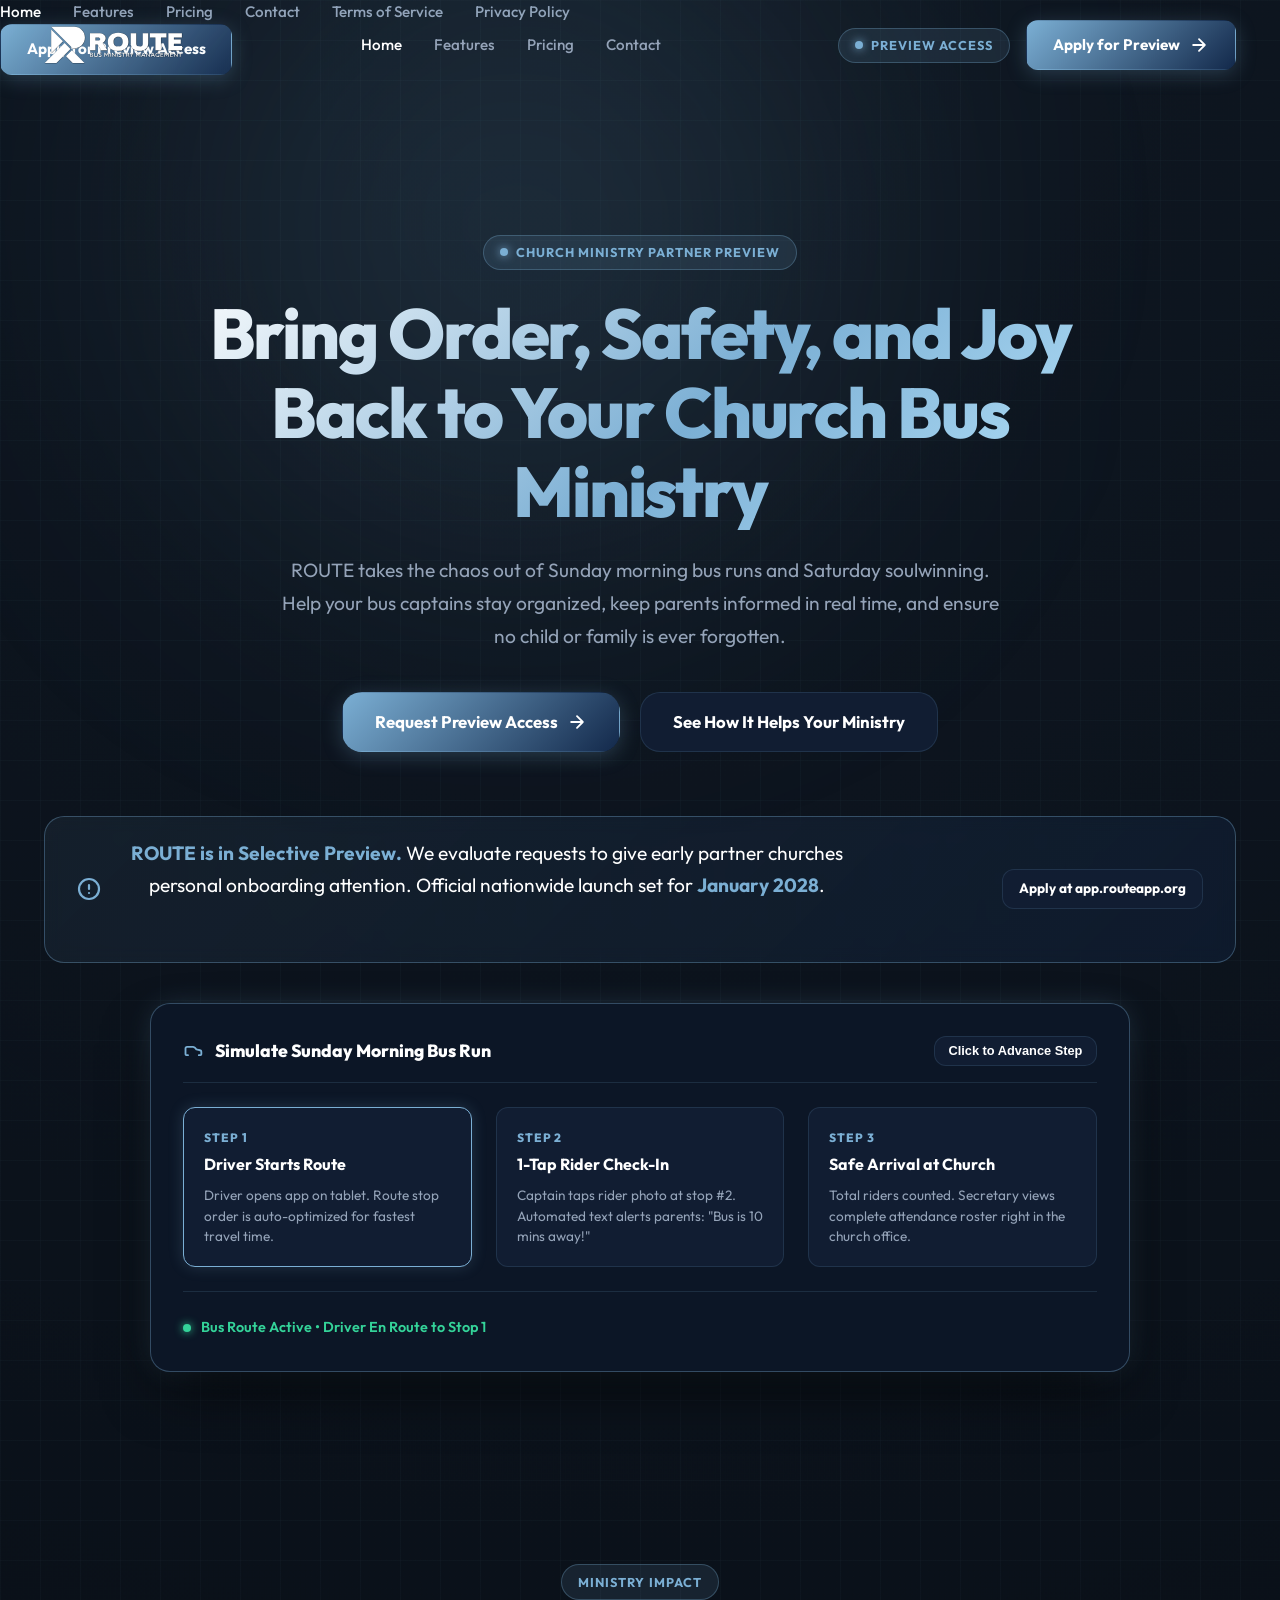
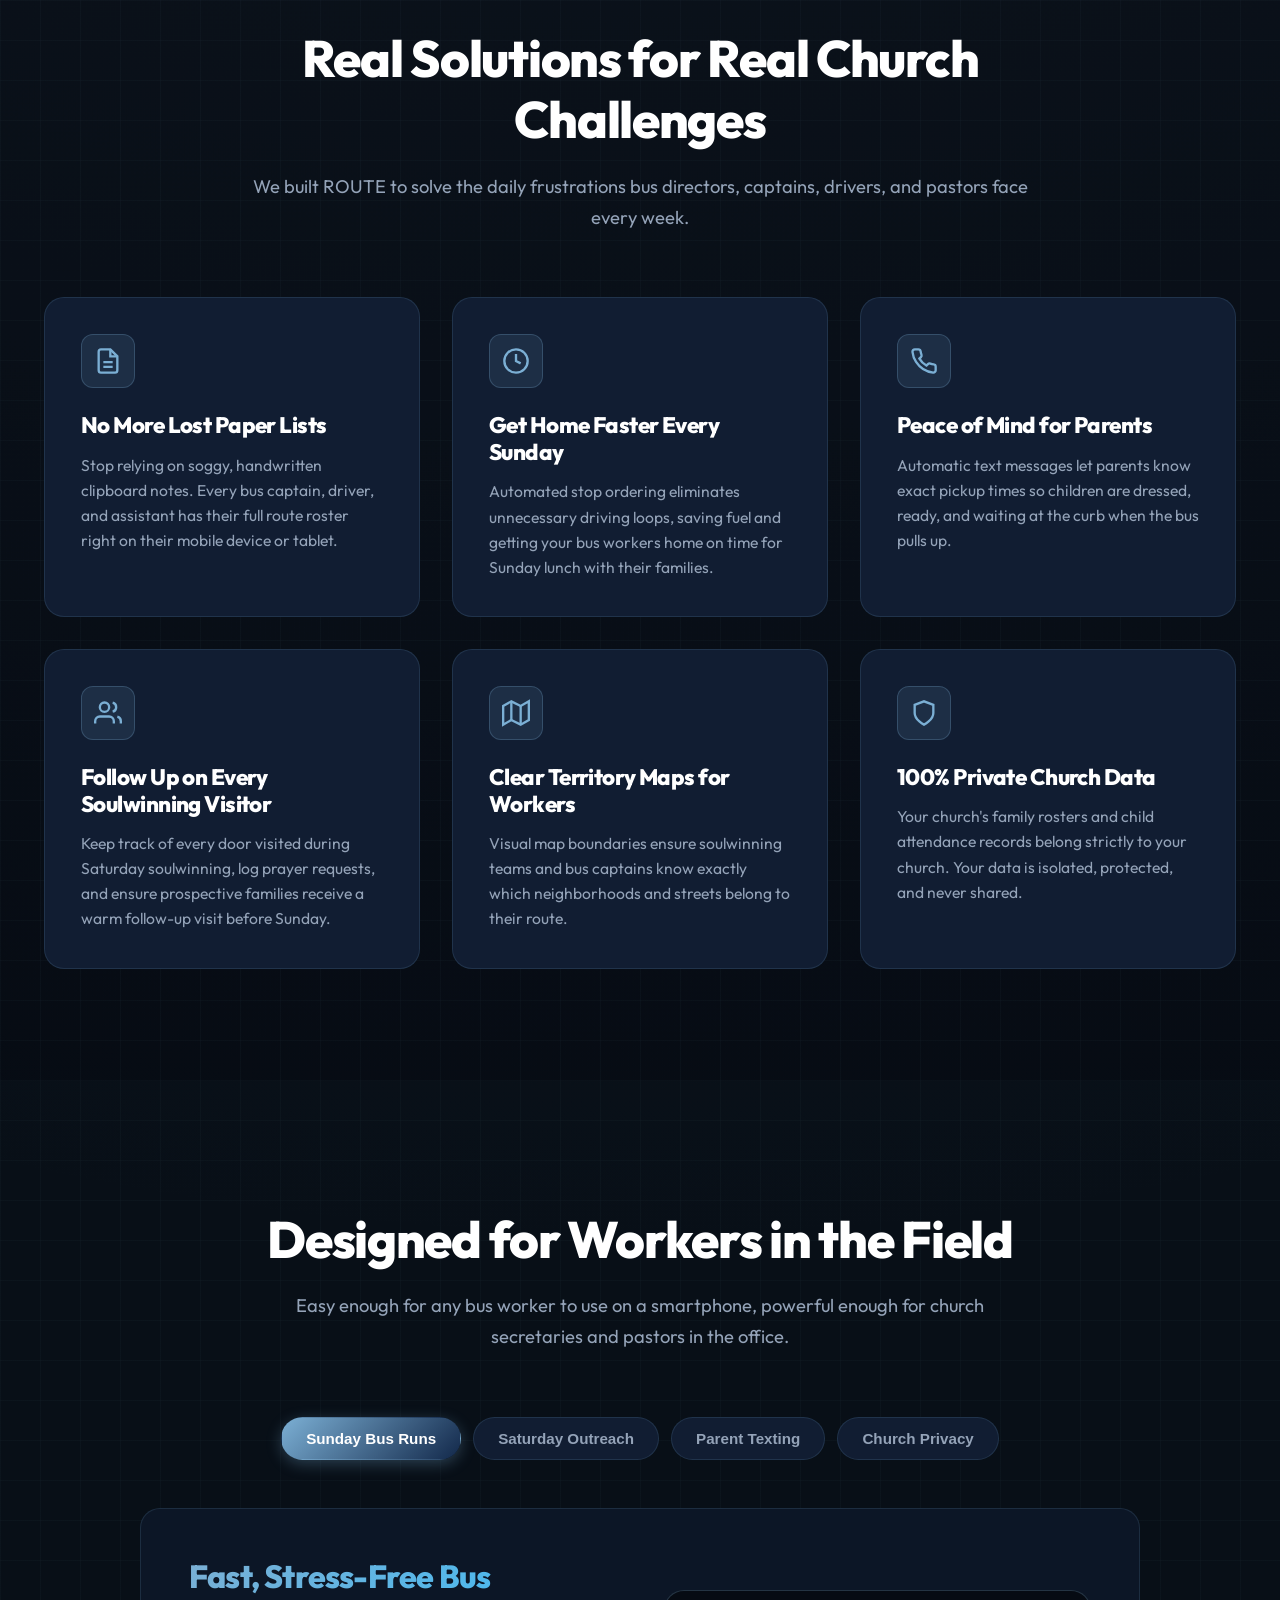
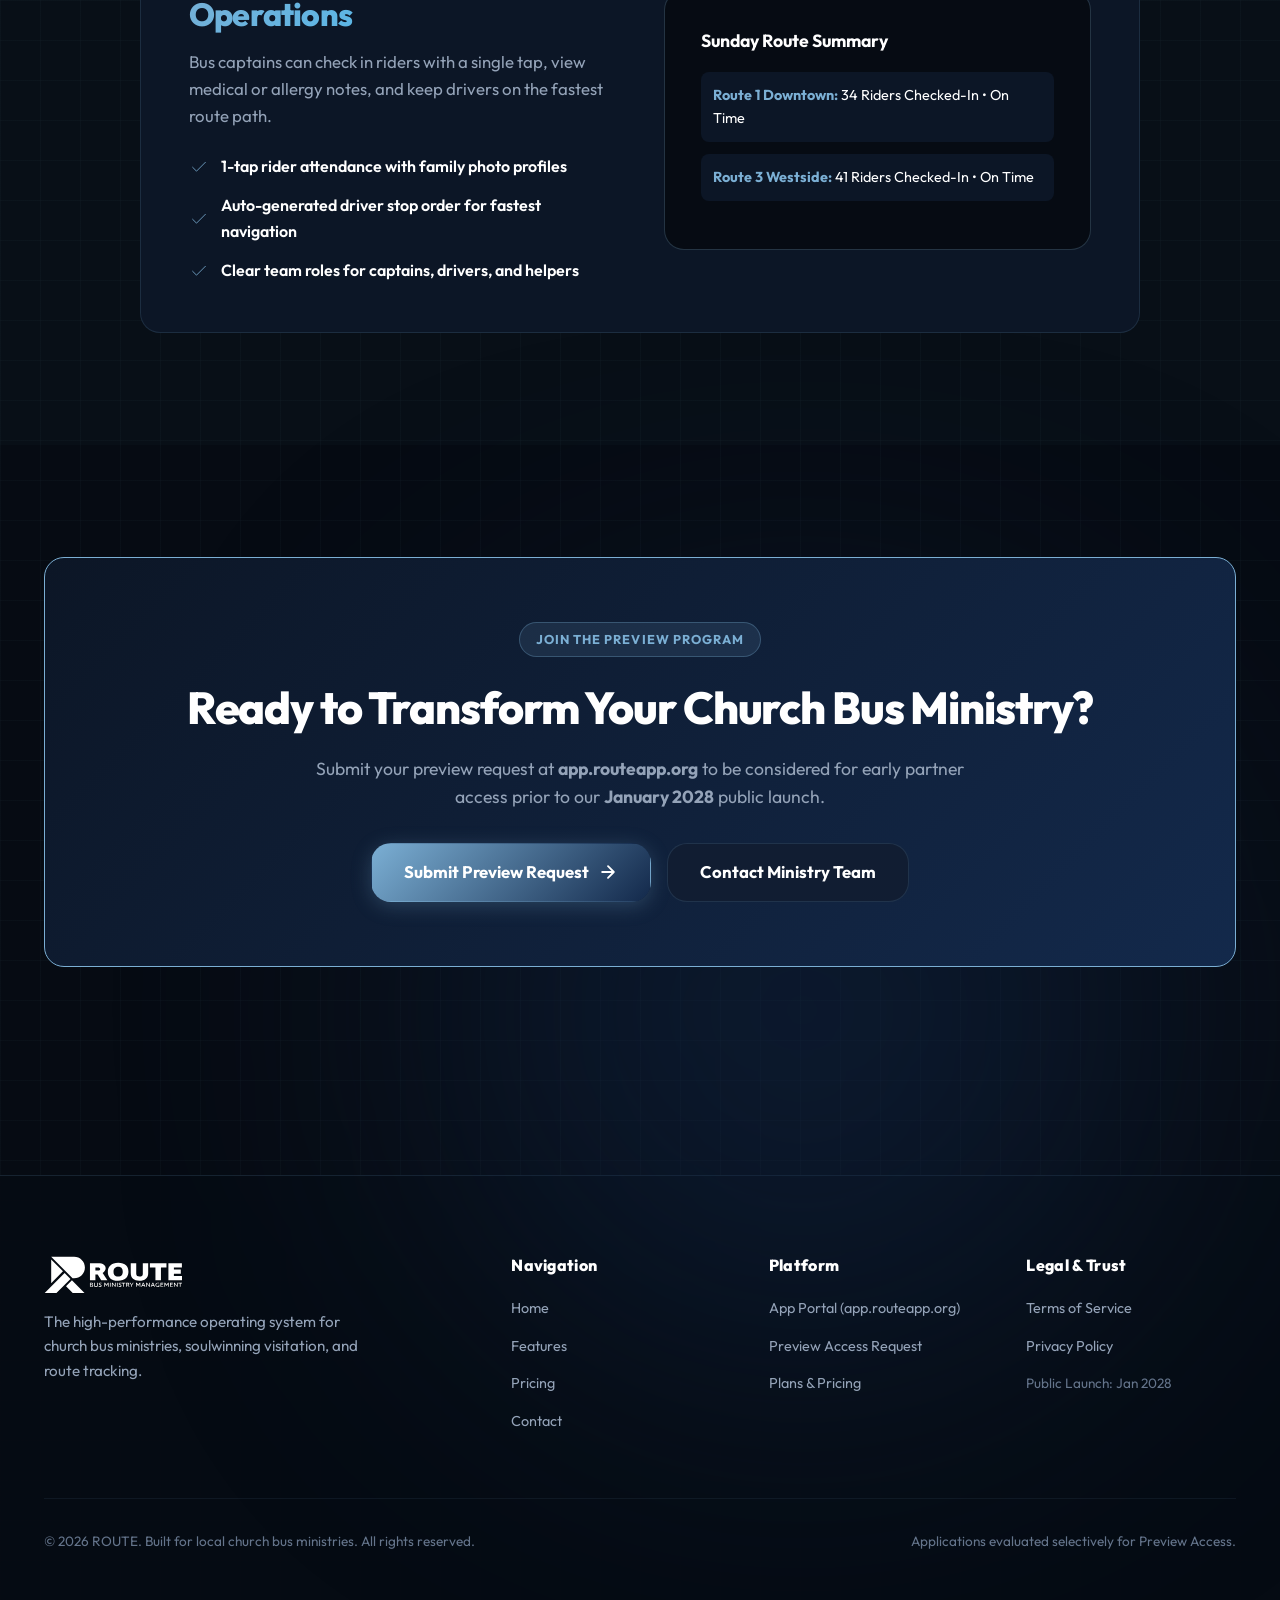
==== commit 3f2596bc: "refactor: reorganize site pages into directory-based index files for clean URLs" ====
--- a/index.html
+++ b/index.html
@@ -3,8 +3,8 @@
 <head>
     <meta charset="UTF-8">
     <meta name="viewport" content="width=device-width, initial-scale=1.0">
-    <title>ROUTE - Church Bus Ministry & Soulwinning Management Platform</title>
-    <meta name="description" content="The modern operating system for church bus ministries, routes, stops, attendance tracking, soulwinning visitation, and team communications.">
+    <title>ROUTE - Bring Order, Safety, and Joy Back to Your Church Bus Ministry</title>
+    <meta name="description" content="ROUTE takes the chaos out of Sunday morning bus runs and Saturday soulwinning. Keep bus captains organized, keep parents informed, and follow up with every visitor.">
     
     <!-- Favicon & Icons -->
     <link rel="icon" type="image/x-icon" href="favicon.ico">
@@ -28,15 +28,15 @@
     <!-- Navigation Bar -->
     <header class="navbar">
         <div class="container nav-content">
-            <a href="index.html" class="brand-logo">
+            <a href="./" class="brand-logo">
                 <img src="images/logos/Logo Horizontal White.svg" alt="ROUTE Logo" height="38">
             </a>
 
             <nav class="nav-links">
-                <a href="index.html" class="active">Home</a>
-                <a href="features.html">Features</a>
-                <a href="pricing.html">Pricing</a>
-                <a href="contact.html">Contact</a>
+                <a href="./" class="active">Home</a>
+                <a href="features/">Features</a>
+                <a href="pricing/">Pricing</a>
+                <a href="contact/">Contact</a>
             </nav>
 
             <div class="nav-actions">
@@ -59,12 +59,12 @@
     <!-- Mobile Drawer -->
     <div class="mobile-drawer">
         <nav class="nav-links">
-            <a href="index.html" class="active">Home</a>
-            <a href="features.html">Features</a>
-            <a href="pricing.html">Pricing</a>
-            <a href="contact.html">Contact</a>
-            <a href="terms.html">Terms of Service</a>
-            <a href="privacy.html">Privacy Policy</a>
+            <a href="./" class="active">Home</a>
+            <a href="features/">Features</a>
+            <a href="pricing/">Pricing</a>
+            <a href="contact/">Contact</a>
+            <a href="terms/">Terms of Service</a>
+            <a href="privacy/">Privacy Policy</a>
         </nav>
         <a href="https://app.routeapp.org" class="btn btn-primary" data-open-modal="preview">Apply for Preview Access</a>
     </div>
@@ -75,14 +75,14 @@
             <div class="hero-badge-wrapper reveal">
                 <div class="badge badge-preview">
                     <span class="badge-dot"></span>
-                    Selective Preview Access Available
-                </div>
-            </div>
-
-            <h1 class="gradient-text reveal">The Modern Operating System for Church Bus & Outreach Ministries</h1>
+                    Church Ministry Partner Preview
+                </div>
+            </div>
+
+            <h1 class="gradient-text reveal">Bring Order, Safety, and Joy Back to Your Church Bus Ministry</h1>
 
             <p class="reveal">
-                Streamline bus routes, track rider attendance, coordinate soulwinning visitation, and power church team communication with speed, precision, and simplicity.
+                ROUTE takes the chaos out of Sunday morning bus runs and Saturday soulwinning. Help your bus captains stay organized, keep parents informed in real time, and ensure no child or family is ever forgotten.
             </p>
 
             <div class="hero-cta reveal">
@@ -90,8 +90,8 @@
                     Request Preview Access
                     <svg class="btn-icon" viewBox="0 0 24 24"><path d="M5 12h14M12 5l7 7-7 7"/></svg>
                 </a>
-                <a href="features.html" class="btn btn-secondary btn-lg">
-                    Explore Platform Features
+                <a href="features/" class="btn btn-secondary btn-lg">
+                    See How It Helps Your Ministry
                 </a>
             </div>
 
@@ -100,312 +100,264 @@
                 <div class="preview-banner-text">
                     <svg class="btn-icon" style="color: #7bafd4; width:24px; height:24px;" viewBox="0 0 24 24" fill="none" stroke="currentColor"><circle cx="12" cy="12" r="10"/><path d="M12 8v4M12 16h.01"/></svg>
                     <p>
-                        <strong>ROUTE is currently in Preview.</strong> Requests to join are evaluated selectively. Official public launch scheduled for <strong>January 2028</strong>.
+                        <strong>ROUTE is in Selective Preview.</strong> We evaluate requests to give early partner churches personal onboarding attention. Official nationwide launch set for <strong>January 2028</strong>.
                     </p>
                 </div>
                 <a href="https://app.routeapp.org" class="btn btn-secondary" style="padding: 0.5rem 1rem; font-size: 0.85rem;" target="_blank">
-                    Submit Request at app.routeapp.org
+                    Apply at app.routeapp.org
                 </a>
             </div>
 
-            <!-- Interactive Live Dashboard Mockup -->
-            <div class="mockup-container reveal">
-                <div class="mockup-frame">
-                    <div class="mockup-header">
-                        <div class="mockup-dots">
-                            <span class="mockup-dot"></span>
-                            <span class="mockup-dot"></span>
-                            <span class="mockup-dot"></span>
-                        </div>
-                        <div class="mockup-title">ROUTE Console - Live Ministry Operations</div>
-                        <div style="font-size: 0.75rem; color: #7bafd4; font-weight: 700;">Local Church Fleet</div>
-                    </div>
-
-                    <div class="mockup-body">
-                        <!-- Sidebar Mock -->
-                        <div class="mockup-sidebar">
-                            <div class="mockup-nav-item active">
-                                <svg class="btn-icon" viewBox="0 0 24 24"><path d="M3 9l9-7 9 7v11a2 2 0 0 1-2 2H5a2 2 0 0 1-2-2z"/></svg>
-                                Dashboard
-                            </div>
-                            <div class="mockup-nav-item">
-                                <svg class="btn-icon" viewBox="0 0 24 24"><path d="M19 17h2c.6 0 1-.4 1-1v-3c0-.9-.7-1.7-1.5-1.9C18.7 10.6 16 10 16 10s-1.3-1.4-2.2-2.3c-.5-.4-1.1-.7-1.8-.7H5c-1.1 0-2 .9-2 2v7c0 .6.4 1 1 1h2"/></svg>
-                                Bus Routes
-                            </div>
-                            <div class="mockup-nav-item">
-                                <svg class="btn-icon" viewBox="0 0 24 24"><path d="M17 21v-2a4 4 0 0 0-4-4H5a4 4 0 0 0-4 4v2"/><circle cx="9" cy="7" r="4"/></svg>
-                                Soulwinning Checks
-                            </div>
-                            <div class="mockup-nav-item">
-                                <svg class="btn-icon" viewBox="0 0 24 24"><path d="M22 16.92v3a2 2 0 0 1-2.18 2 19.79 19.79 0 0 1-8.63-3.07 19.5 19.5 0 0 1-6-6 19.79 19.79 0 0 1-3.07-8.67A2 2 0 0 1 4.11 2h3a2 2 0 0 1 2 1.72c.127.96.361 1.903.7 2.81a2 2 0 0 1-.45 2.11L8.09 9.91a16 16 0 0 0 6 6l1.27-1.27a2 2 0 0 1 2.11-.45c.907.339 1.85.573 2.81.7A2 2 0 0 1 22 16.92z"/></svg>
-                                RoutePhone System
-                            </div>
-                            <div class="mockup-nav-item">
-                                <svg class="btn-icon" viewBox="0 0 24 24"><polygon points="1 6 1 22 8 18 16 22 23 18 23 2 16 6 8 2 1 6"/></svg>
-                                District Mapping
-                            </div>
-                        </div>
-
-                        <!-- Main Content Mock -->
-                        <div class="mockup-main">
-                            <div class="mockup-stats-grid">
-                                <div class="stat-card">
-                                    <div class="stat-card-title">Riders Checked-In</div>
-                                    <div class="stat-card-value">148</div>
-                                    <div class="stat-card-sub">+18 vs last Sunday</div>
-                                </div>
-                                <div class="stat-card">
-                                    <div class="stat-card-title">Active Routes</div>
-                                    <div class="stat-card-value">6 Fleets</div>
-                                    <div class="stat-card-sub">All buses in route</div>
-                                </div>
-                                <div class="stat-card">
-                                    <div class="stat-card-title">Visits Logged</div>
-                                    <div class="stat-card-value">62 Contacts</div>
-                                    <div class="stat-card-sub">Soulwinning team</div>
-                                </div>
-                            </div>
-
-                            <div class="mockup-route-list">
-                                <div style="font-size: 0.9rem; font-weight: 700; margin-bottom: 0.75rem; color: #ffffff;">Live Route Operations</div>
-                                
-                                <div class="route-item">
-                                    <div class="route-info">
-                                        <div class="route-icon-box">
-                                            <svg class="btn-icon" viewBox="0 0 24 24"><path d="M19 17h2c.6 0 1-.4 1-1v-3c0-.9-.7-1.7-1.5-1.9C18.7 10.6 16 10 16 10s-1.3-1.4-2.2-2.3c-.5-.4-1.1-.7-1.8-.7H5c-1.1 0-2 .9-2 2v7c0 .6.4 1 1 1h2"/></svg>
-                                        </div>
-                                        <div>
-                                            <div class="route-name">Route 1 - Downtown Express</div>
-                                            <div class="route-details">Captain Johnson &bull; 34 Riders Checked-In &bull; Stop 6 of 8</div>
-                                        </div>
-                                    </div>
-                                    <span class="status-pill">On Schedule</span>
-                                </div>
-
-                                <div class="route-item">
-                                    <div class="route-info">
-                                        <div class="route-icon-box">
-                                            <svg class="btn-icon" viewBox="0 0 24 24"><path d="M19 17h2c.6 0 1-.4 1-1v-3c0-.9-.7-1.7-1.5-1.9C18.7 10.6 16 10 16 10s-1.3-1.4-2.2-2.3c-.5-.4-1.1-.7-1.8-.7H5c-1.1 0-2 .9-2 2v7c0 .6.4 1 1 1h2"/></svg>
-                                        </div>
-                                        <div>
-                                            <div class="route-name">Route 3 - Westside Neighborhoods</div>
-                                            <div class="route-details">Captain Miller &bull; 41 Riders Checked-In &bull; Stop 4 of 9</div>
-                                        </div>
-                                    </div>
-                                    <span class="status-pill">On Schedule</span>
-                                </div>
-                            </div>
-                        </div>
+            <!-- Live Interactive Bus Route Simulator -->
+            <div class="simulator-card reveal">
+                <div class="simulator-header">
+                    <div class="simulator-title">
+                        <svg class="btn-icon" style="color: #7bafd4;" viewBox="0 0 24 24"><path d="M19 17h2c.6 0 1-.4 1-1v-3c0-.9-.7-1.7-1.5-1.9C18.7 10.6 16 10 16 10s-1.3-1.4-2.2-2.3c-.5-.4-1.1-.7-1.8-.7H5c-1.1 0-2 .9-2 2v7c0 .6.4 1 1 1h2"/></svg>
+                        Simulate Sunday Morning Bus Run
+                    </div>
+                    <button class="btn btn-secondary" id="sim-check-rider-btn" style="padding: 0.4rem 0.85rem; font-size: 0.8rem;">
+                        Click to Advance Step
+                    </button>
+                </div>
+
+                <div class="simulator-steps">
+                    <div class="simulator-step-box active" id="sim-step-1">
+                        <div class="step-number">Step 1</div>
+                        <div class="step-heading">Driver Starts Route</div>
+                        <div class="step-desc">Driver opens app on tablet. Route stop order is auto-optimized for fastest travel time.</div>
+                    </div>
+
+                    <div class="simulator-step-box" id="sim-step-2">
+                        <div class="step-number">Step 2</div>
+                        <div class="step-heading">1-Tap Rider Check-In</div>
+                        <div class="step-desc">Captain taps rider photo at stop #2. Automated text alerts parents: "Bus is 10 mins away!"</div>
+                    </div>
+
+                    <div class="simulator-step-box" id="sim-step-3">
+                        <div class="step-number">Step 3</div>
+                        <div class="step-heading">Safe Arrival at Church</div>
+                        <div class="step-desc">Total riders counted. Secretary views complete attendance roster right in the church office.</div>
+                    </div>
+                </div>
+
+                <div class="simulator-action-bar">
+                    <div class="simulator-status">
+                        <span class="badge-dot" style="background:#34d399; box-shadow:0 0 8px #34d399;"></span>
+                        <span id="sim-status-text">Bus Route Active &bull; Driver En Route to Stop 1</span>
+                    </div>
+
+                    <div id="sim-sms-alert" style="display:none; background:#13294b; border:1px solid rgba(123,175,212,0.3); padding:0.5rem 1rem; border-radius:8px; font-size:0.8rem; color:#bae6fd;">
+                        <strong>Parent SMS Alert Sent:</strong> "Captain Johnson is 10 minutes from your stop!"
                     </div>
                 </div>
             </div>
         </div>
     </section>
 
-    <!-- Core Pillars Grid -->
+    <!-- How ROUTE Helps Your Ministry Section -->
     <section class="section">
         <div class="container">
             <div class="section-header reveal">
-                <div class="badge badge-preview" style="margin-bottom: 0.75rem;">Built For Church Ministry</div>
-                <h2>Everything Your Bus & Visitation Teams Need</h2>
-                <p>Designed specifically for local church bus captains, drivers, soulwinning workers, and ministry leaders.</p>
+                <div class="badge badge-preview" style="margin-bottom: 0.75rem;">Ministry Impact</div>
+                <h2>Real Solutions for Real Church Challenges</h2>
+                <p>We built ROUTE to solve the daily frustrations bus directors, captains, drivers, and pastors face every week.</p>
             </div>
 
             <div class="feature-grid reveal-stagger">
                 <div class="card">
                     <div class="card-icon">
-                        <svg viewBox="0 0 24 24" fill="none" stroke="currentColor"><path d="M19 17h2c.6 0 1-.4 1-1v-3c0-.9-.7-1.7-1.5-1.9C18.7 10.6 16 10 16 10s-1.3-1.4-2.2-2.3c-.5-.4-1.1-.7-1.8-.7H5c-1.1 0-2 .9-2 2v7c0 .6.4 1 1 1h2"/></svg>
-                    </div>
-                    <h3>Bus & Van Route Operations</h3>
-                    <p>Easily manage route stop sequences, live rider pick-up/drop-off check-ins, driver assignments, and vehicle maintenance logs in real time.</p>
+                        <svg viewBox="0 0 24 24" fill="none" stroke="currentColor"><path d="M14 2H6a2 2 0 0 0-2 2v16a2 2 0 0 0 2 2h12a2 2 0 0 0 2-2V8z"/><polyline points="14 2 14 8 20 8"/><line x1="16" y1="13" x2="8" y2="13"/><line x1="16" y1="17" x2="8" y2="17"/></svg>
+                    </div>
+                    <h3>No More Lost Paper Lists</h3>
+                    <p>Stop relying on soggy, handwritten clipboard notes. Every bus captain, driver, and assistant has their full route roster right on their mobile device or tablet.</p>
+                </div>
+
+                <div class="card">
+                    <div class="card-icon">
+                        <svg viewBox="0 0 24 24" fill="none" stroke="currentColor"><circle cx="12" cy="12" r="10"/><polyline points="12 6 12 12 16 14"/></svg>
+                    </div>
+                    <h3>Get Home Faster Every Sunday</h3>
+                    <p>Automated stop ordering eliminates unnecessary driving loops, saving fuel and getting your bus workers home on time for Sunday lunch with their families.</p>
+                </div>
+
+                <div class="card">
+                    <div class="card-icon">
+                        <svg viewBox="0 0 24 24" fill="none" stroke="currentColor"><path d="M22 16.92v3a2 2 0 0 1-2.18 2 19.79 19.79 0 0 1-8.63-3.07 19.5 19.5 0 0 1-6-6 19.79 19.79 0 0 1-3.07-8.67A2 2 0 0 1 4.11 2h3a2 2 0 0 1 2 1.72c.127.96.361 1.903.7 2.81a2 2 0 0 1-.45 2.11L8.09 9.91a16 16 0 0 0 6 6l1.27-1.27a2 2 0 0 1 2.11-.45c.907.339 1.85.573 2.81.7A2 2 0 0 1 22 16.92z"/></svg>
+                    </div>
+                    <h3>Peace of Mind for Parents</h3>
+                    <p>Automatic text messages let parents know exact pickup times so children are dressed, ready, and waiting at the curb when the bus pulls up.</p>
                 </div>
 
                 <div class="card">
                     <div class="card-icon">
                         <svg viewBox="0 0 24 24" fill="none" stroke="currentColor"><path d="M17 21v-2a4 4 0 0 0-4-4H5a4 4 0 0 0-4 4v2"/><circle cx="9" cy="7" r="4"/><path d="M23 21v-2a4 4 0 0 0-3-3.87"/><path d="M16 3.13a4 4 0 0 1 0 7.75"/></svg>
                     </div>
-                    <h3>Soulwinning & Visitation</h3>
-                    <p>Track prospective families, log door-to-door visit notes, assign territory maps to soulwinning teams, and manage spiritual decision records.</p>
-                </div>
-
-                <div class="card">
-                    <div class="card-icon">
-                        <svg viewBox="0 0 24 24" fill="none" stroke="currentColor"><path d="M22 16.92v3a2 2 0 0 1-2.18 2 19.79 19.79 0 0 1-8.63-3.07 19.5 19.5 0 0 1-6-6 19.79 19.79 0 0 1-3.07-8.67A2 2 0 0 1 4.11 2h3a2 2 0 0 1 2 1.72c.127.96.361 1.903.7 2.81a2 2 0 0 1-.45 2.11L8.09 9.91a16 16 0 0 0 6 6l1.27-1.27a2 2 0 0 1 2.11-.45c.907.339 1.85.573 2.81.7A2 2 0 0 1 22 16.92z"/></svg>
-                    </div>
-                    <h3>RoutePhone Communications</h3>
-                    <p>Dedicated church ministry phone system with automated SMS alerts to parents ("Bus arriving in 10 mins!"), team chat room, and call logging.</p>
+                    <h3>Follow Up on Every Soulwinning Visitor</h3>
+                    <p>Keep track of every door visited during Saturday soulwinning, log prayer requests, and ensure prospective families receive a warm follow-up visit before Sunday.</p>
                 </div>
 
                 <div class="card">
                     <div class="card-icon">
                         <svg viewBox="0 0 24 24" fill="none" stroke="currentColor"><polygon points="1 6 1 22 8 18 16 22 23 18 23 2 16 6 8 2 1 6"/><line x1="8" y1="2" x2="8" y2="18"/><line x1="16" y1="6" x2="16" y2="22"/></svg>
                     </div>
-                    <h3>District & Territory Mapping</h3>
-                    <p>Visual map assignments showing prospect locations, bus route boundaries, rider density heatmaps, and optimal route ordering.</p>
+                    <h3>Clear Territory Maps for Workers</h3>
+                    <p>Visual map boundaries ensure soulwinning teams and bus captains know exactly which neighborhoods and streets belong to their route.</p>
                 </div>
 
                 <div class="card">
                     <div class="card-icon">
                         <svg viewBox="0 0 24 24" fill="none" stroke="currentColor"><path d="M12 22s8-4 8-10V5l-8-3-8 3v7c0 6 8 10 8 10z"/></svg>
                     </div>
-                    <h3>Enterprise Security & RLS Isolation</h3>
-                    <p>Every church tenant's data is strictly isolated with Row-Level Security policies. Complete protection for rider and family privacy.</p>
-                </div>
-
-                <div class="card">
-                    <div class="card-icon">
-                        <svg viewBox="0 0 24 24" fill="none" stroke="currentColor"><path d="M21 15v4a2 2 0 0 1-2 2H5a2 2 0 0 1-2-2v-4"/><polyline points="7 10 12 15 17 10"/><line x1="12" y1="15" x2="12" y2="3"/></svg>
-                    </div>
-                    <h3>Seamless Data Import</h3>
-                    <p>Effortlessly migrate existing bus records, rider rosters, and prospect lists from spreadsheets or legacy files in seconds.</p>
+                    <h3>100% Private Church Data</h3>
+                    <p>Your church's family rosters and child attendance records belong strictly to your church. Your data is isolated, protected, and never shared.</p>
                 </div>
             </div>
         </div>
     </section>
 
     <!-- Interactive Feature Showcase Tabs -->
-    <section class="section" style="background: rgba(123, 175, 212, 0.03);">
+    <section class="section" style="background: rgba(123, 175, 212, 0.02);">
         <div class="container">
             <div class="section-header reveal">
-                <h2>Designed for Fast Mobile & Desktop Operation</h2>
-                <p>Whether bus captains are on tablets in the field or secretaries are in the church office, ROUTE responds instantly.</p>
+                <h2>Designed for Workers in the Field</h2>
+                <p>Easy enough for any bus worker to use on a smartphone, powerful enough for church secretaries and pastors in the office.</p>
             </div>
 
             <div class="tabs-container reveal">
                 <div class="tabs-nav">
-                    <button class="tab-btn active" data-tab="bus">Bus Operations</button>
-                    <button class="tab-btn" data-tab="visitation">Soulwinning</button>
-                    <button class="tab-btn" data-tab="phone">RoutePhone</button>
-                    <button class="tab-btn" data-tab="security">Data Privacy</button>
+                    <button class="tab-btn active" data-tab="bus">Sunday Bus Runs</button>
+                    <button class="tab-btn" data-tab="visitation">Saturday Outreach</button>
+                    <button class="tab-btn" data-tab="phone">Parent Texting</button>
+                    <button class="tab-btn" data-tab="security">Church Privacy</button>
                 </div>
 
                 <div class="tab-content active" id="tab-bus">
                     <div class="tab-text">
-                        <h3 class="gradient-text-sky">Real-Time Route Management</h3>
-                        <p>Keep your bus captains organized with one-tap rider check-ins, instant stop re-ordering, and driver navigation modes.</p>
+                        <h3 class="gradient-text-sky">Fast, Stress-Free Bus Operations</h3>
+                        <p>Bus captains can check in riders with a single tap, view medical or allergy notes, and keep drivers on the fastest route path.</p>
                         <ul class="tab-list">
                             <li class="tab-list-item">
                                 <svg viewBox="0 0 24 24" fill="none" stroke="currentColor"><polyline points="20 6 9 17 4 12"/></svg>
-                                Rapid attendance tracking per bus stop
-                            </li>
-                            <li class="tab-list-item">
-                                <svg viewBox="0 0 24 24" fill="none" stroke="currentColor"><polyline points="20 6 9 17 4 12"/></svg>
-                                Automated notification alerts to parents
-                            </li>
-                            <li class="tab-list-item">
-                                <svg viewBox="0 0 24 24" fill="none" stroke="currentColor"><polyline points="20 6 9 17 4 12"/></svg>
-                                Driver and helper team assignments
+                                1-tap rider attendance with family photo profiles
+                            </li>
+                            <li class="tab-list-item">
+                                <svg viewBox="0 0 24 24" fill="none" stroke="currentColor"><polyline points="20 6 9 17 4 12"/></svg>
+                                Auto-generated driver stop order for fastest navigation
+                            </li>
+                            <li class="tab-list-item">
+                                <svg viewBox="0 0 24 24" fill="none" stroke="currentColor"><polyline points="20 6 9 17 4 12"/></svg>
+                                Clear team roles for captains, drivers, and helpers
                             </li>
                         </ul>
                     </div>
                     <div class="card" style="background: #060b13; border-color: rgba(123,175,212,0.25);">
-                        <div style="font-weight:700; font-size:1.1rem; margin-bottom:1rem; color:#fff;">Live Bus Stop Monitor</div>
+                        <div style="font-weight:700; font-size:1.1rem; margin-bottom:1rem; color:#fff;">Sunday Route Summary</div>
                         <div style="padding:0.75rem; background:#0c1626; border-radius:8px; margin-bottom:0.75rem; font-size:0.9rem;">
-                            <span style="color:#7bafd4; font-weight:700;">Stop #3: Oak Street & 4th</span> &bull; 8 Riders Waiting
+                            <span style="color:#7bafd4; font-weight:700;">Route 1 Downtown:</span> 34 Riders Checked-In &bull; On Time
                         </div>
                         <div style="padding:0.75rem; background:#0c1626; border-radius:8px; margin-bottom:0.75rem; font-size:0.9rem;">
-                            <span style="color:#7bafd4; font-weight:700;">Stop #4: Elm Park Apartments</span> &bull; 12 Riders Waiting
+                            <span style="color:#7bafd4; font-weight:700;">Route 3 Westside:</span> 41 Riders Checked-In &bull; On Time
                         </div>
                     </div>
                 </div>
 
                 <div class="tab-content" id="tab-visitation">
                     <div class="tab-text">
-                        <h3 class="gradient-text-sky">Soulwinning & Prospect Tracking</h3>
-                        <p>Empower your visitation teams to follow up with visitors, log spiritual interest, and map out neighborhoods.</p>
+                        <h3 class="gradient-text-sky">Organized Soulwinning & Visitation</h3>
+                        <p>Give your outreach teams clear neighborhood maps and prayer note tracking so every prospective family feels cared for.</p>
                         <ul class="tab-list">
                             <li class="tab-list-item">
                                 <svg viewBox="0 0 24 24" fill="none" stroke="currentColor"><polyline points="20 6 9 17 4 12"/></svg>
-                                Door-to-door visit logging & notes
-                            </li>
-                            <li class="tab-list-item">
-                                <svg viewBox="0 0 24 24" fill="none" stroke="currentColor"><polyline points="20 6 9 17 4 12"/></svg>
-                                Soulwinning check-in counter & records
-                            </li>
-                            <li class="tab-list-item">
-                                <svg viewBox="0 0 24 24" fill="none" stroke="currentColor"><polyline points="20 6 9 17 4 12"/></svg>
-                                Follow-up scheduling for bus captains
+                                Door-to-door visit logging and prayer request notes
+                            </li>
+                            <li class="tab-list-item">
+                                <svg viewBox="0 0 24 24" fill="none" stroke="currentColor"><polyline points="20 6 9 17 4 12"/></svg>
+                                Soulwinning check-in counter and team outreach totals
+                            </li>
+                            <li class="tab-list-item">
+                                <svg viewBox="0 0 24 24" fill="none" stroke="currentColor"><polyline points="20 6 9 17 4 12"/></svg>
+                                Automatic follow-up reminders before Sunday morning
                             </li>
                         </ul>
                     </div>
                     <div class="card" style="background: #060b13; border-color: rgba(123,175,212,0.25);">
-                        <div style="font-weight:700; font-size:1.1rem; margin-bottom:1rem; color:#fff;">Soulwinning Log Entry</div>
+                        <div style="font-weight:700; font-size:1.1rem; margin-bottom:1rem; color:#fff;">Saturday Outreach Record</div>
                         <div style="font-size:0.9rem; color:#94a3b8; line-height:1.6;">
-                            "Visited Smith Family at 1422 Pine Ave. Requested bus pick-up for 2 children this Sunday morning."
+                            "Visited Miller Family at 408 Maple St. Requested bus pickup for 3 kids. Saved to Route 2 roster."
                         </div>
                     </div>
                 </div>
 
                 <div class="tab-content" id="tab-phone">
                     <div class="tab-text">
-                        <h3 class="gradient-text-sky">RoutePhone Telephony Integration</h3>
-                        <p>A unified church phone number for text messaging, voice calls, internal worker team chats, and automated notifications.</p>
+                        <h3 class="gradient-text-sky">RoutePhone Parent Communication</h3>
+                        <p>Automated text notifications update parents when the bus is approaching, reducing frantic phone calls to bus captains.</p>
                         <ul class="tab-list">
                             <li class="tab-list-item">
                                 <svg viewBox="0 0 24 24" fill="none" stroke="currentColor"><polyline points="20 6 9 17 4 12"/></svg>
-                                Direct SMS communication with parents
-                            </li>
-                            <li class="tab-list-item">
-                                <svg viewBox="0 0 24 24" fill="none" stroke="currentColor"><polyline points="20 6 9 17 4 12"/></svg>
-                                Team chat rooms for bus captains & drivers
-                            </li>
-                            <li class="tab-list-item">
-                                <svg viewBox="0 0 24 24" fill="none" stroke="currentColor"><polyline points="20 6 9 17 4 12"/></svg>
-                                Incoming call routing and call history
+                                Automated "Bus is 10 mins away!" parent SMS updates
+                            </li>
+                            <li class="tab-list-item">
+                                <svg viewBox="0 0 24 24" fill="none" stroke="currentColor"><polyline points="20 6 9 17 4 12"/></svg>
+                                Dedicated church ministry phone number for text & voice
+                            </li>
+                            <li class="tab-list-item">
+                                <svg viewBox="0 0 24 24" fill="none" stroke="currentColor"><polyline points="20 6 9 17 4 12"/></svg>
+                                Internal team chat room for bus captains & leadership
                             </li>
                         </ul>
                     </div>
                     <div class="card" style="background: #060b13; border-color: rgba(123,175,212,0.25);">
-                        <div style="font-weight:700; font-size:1.1rem; margin-bottom:1rem; color:#fff;">RoutePhone SMS Notice</div>
+                        <div style="font-weight:700; font-size:1.1rem; margin-bottom:1rem; color:#fff;">Parent Text Notification</div>
                         <div style="background:#13294b; color:#fff; padding:0.85rem; border-radius:12px; font-size:0.85rem;">
-                            "Route 2 Bus Notice: Captain Miller is 10 minutes away from your stop!"
+                            "Grace Baptist Bus Notice: Captain Miller is 10 minutes away from your stop!"
                         </div>
                     </div>
                 </div>
 
                 <div class="tab-content" id="tab-security">
                     <div class="tab-text">
-                        <h3 class="gradient-text-sky">PostgreSQL RLS & Tenant Isolation</h3>
-                        <p>Complete data boundary protection ensuring that every church tenant's ministry data is isolated, encrypted, and secure.</p>
+                        <h3 class="gradient-text-sky">Complete Church Family Privacy</h3>
+                        <p>Your church's data is strictly isolated. No other church or outside party can ever view your rosters or family contact details.</p>
                         <ul class="tab-list">
                             <li class="tab-list-item">
                                 <svg viewBox="0 0 24 24" fill="none" stroke="currentColor"><polyline points="20 6 9 17 4 12"/></svg>
-                                Row-Level Security (RLS) policies
-                            </li>
-                            <li class="tab-list-item">
-                                <svg viewBox="0 0 24 24" fill="none" stroke="currentColor"><polyline points="20 6 9 17 4 12"/></svg>
-                                Strict role-based permissions
-                            </li>
-                            <li class="tab-list-item">
-                                <svg viewBox="0 0 24 24" fill="none" stroke="currentColor"><polyline points="20 6 9 17 4 12"/></svg>
-                                Zero cross-tenant data leaks guaranteed
+                                Strict tenant boundary protection for every church
+                            </li>
+                            <li class="tab-list-item">
+                                <svg viewBox="0 0 24 24" fill="none" stroke="currentColor"><polyline points="20 6 9 17 4 12"/></svg>
+                                Worker permissions tailored for captains, drivers, & secretaries
+                            </li>
+                            <li class="tab-list-item">
+                                <svg viewBox="0 0 24 24" fill="none" stroke="currentColor"><polyline points="20 6 9 17 4 12"/></svg>
+                                100% church data ownership guarantee
                             </li>
                         </ul>
                     </div>
                     <div class="card" style="background: #060b13; border-color: rgba(123,175,212,0.25);">
-                        <div style="font-weight:700; font-size:1.1rem; margin-bottom:0.5rem; color:#fff;">Security Status</div>
-                        <div style="color:#34d399; font-weight:700; font-size:0.9rem;">RLS Active &bull; Tenant Isolated</div>
+                        <div style="font-weight:700; font-size:1.1rem; margin-bottom:0.5rem; color:#fff;">Church Data Guarantee</div>
+                        <div style="color:#34d399; font-weight:700; font-size:0.9rem;">Private &bull; Encrypted &bull; Tenant Isolated</div>
                     </div>
                 </div>
             </div>
         </div>
     </section>
 
-    <!-- Preview Call to Action Banner -->
+    <!-- Preview Application CTA Section -->
     <section class="section">
         <div class="container">
             <div class="card reveal" style="text-align:center; padding: 4rem 2rem; background: linear-gradient(135deg, #0c1626 0%, #13294b 100%); border-color: #7bafd4;">
                 <div class="badge badge-preview" style="margin-bottom: 1.5rem;">Join The Preview Program</div>
                 <h2 style="font-size: 2.8rem; margin-bottom: 1.25rem;">Ready to Transform Your Church Bus Ministry?</h2>
                 <p style="max-width: 650px; margin: 0 auto 2rem auto; font-size: 1.1rem;">
-                    Submit your request at <strong>app.routeapp.org</strong> to be considered for our preview release. Official public launch scheduled for <strong>January 2028</strong>.
+                    Submit your preview request at <strong>app.routeapp.org</strong> to be considered for early partner access prior to our <strong>January 2028</strong> public launch.
                 </p>
                 <div style="display:flex; justify-content:center; gap:1rem; flex-wrap:wrap;">
                     <a href="https://app.routeapp.org" class="btn btn-primary btn-lg" data-open-modal="preview">
                         Submit Preview Request
                         <svg class="btn-icon" viewBox="0 0 24 24"><path d="M5 12h14M12 5l7 7-7 7"/></svg>
                     </a>
-                    <a href="contact.html" class="btn btn-secondary btn-lg">
+                    <a href="contact/" class="btn btn-secondary btn-lg">
                         Contact Ministry Team
                     </a>
                 </div>
@@ -418,7 +370,7 @@
         <div class="container">
             <div class="footer-grid">
                 <div class="footer-brand">
-                    <a href="index.html" class="brand-logo">
+                    <a href="./" class="brand-logo">
                         <img src="images/logos/Logo Horizontal White.svg" alt="ROUTE Logo" height="34">
                     </a>
                     <p>
@@ -429,10 +381,10 @@
                 <div class="footer-col">
                     <h4>Navigation</h4>
                     <ul class="footer-links">
-                        <li><a href="index.html">Home</a></li>
-                        <li><a href="features.html">Features</a></li>
-                        <li><a href="pricing.html">Pricing</a></li>
-                        <li><a href="contact.html">Contact</a></li>
+                        <li><a href="./">Home</a></li>
+                        <li><a href="features/">Features</a></li>
+                        <li><a href="pricing/">Pricing</a></li>
+                        <li><a href="contact/">Contact</a></li>
                     </ul>
                 </div>
 
@@ -441,15 +393,15 @@
                     <ul class="footer-links">
                         <li><a href="https://app.routeapp.org" target="_blank">App Portal (app.routeapp.org)</a></li>
                         <li><a href="https://app.routeapp.org" data-open-modal="preview">Preview Access Request</a></li>
-                        <li><a href="pricing.html">Plans & Pricing</a></li>
+                        <li><a href="pricing/">Plans & Pricing</a></li>
                     </ul>
                 </div>
 
                 <div class="footer-col">
                     <h4>Legal & Trust</h4>
                     <ul class="footer-links">
-                        <li><a href="terms.html">Terms of Service</a></li>
-                        <li><a href="privacy.html">Privacy Policy</a></li>
+                        <li><a href="terms/">Terms of Service</a></li>
+                        <li><a href="privacy/">Privacy Policy</a></li>
                         <li><span style="color:#64748b; font-size:0.85rem;">Public Launch: Jan 2028</span></li>
                     </ul>
                 </div>
--- a/css/style.css
+++ b/css/style.css
@@ -1,6 +1,7 @@
 /* ==========================================================================
-   ROUTE Marketing Site - Master Stylesheet
-   Brand Aesthetics: Dark Midnight (#060b13), Brand Sky (#7bafd4), Navy (#13294b)
+   ROUTE Marketing Site - Elevated Master Stylesheet
+   Brand Aesthetics: Midnight (#060b13), Brand Sky (#7bafd4), Navy (#13294b)
+   Voice & Focus: 100% Customer-Centric Ministry Value
    ========================================================================== */
 
 :root {
@@ -53,6 +54,11 @@
     overflow-x: hidden;
     position: relative;
     background-color: var(--color-midnight);
+    background-image: 
+        radial-gradient(circle at 50% 0%, rgba(123, 175, 212, 0.08) 0%, transparent 60%),
+        linear-gradient(rgba(123, 175, 212, 0.03) 1px, transparent 1px),
+        linear-gradient(90deg, rgba(123, 175, 212, 0.03) 1px, transparent 1px);
+    background-size: 100% 100%, 40px 40px, 40px 40px;
 }
 
 /* Selection */
@@ -73,9 +79,9 @@
 .glow-top-left {
     top: -100px;
     left: 15%;
-    width: 600px;
-    height: 600px;
-    background: rgba(123, 175, 212, 0.12);
+    width: 650px;
+    height: 650px;
+    background: rgba(123, 175, 212, 0.14);
 }
 
 .glow-bottom-right {
@@ -83,22 +89,14 @@
     right: 10%;
     width: 700px;
     height: 700px;
-    background: rgba(19, 41, 75, 0.45);
-}
-
-.glow-center {
-    top: 40%;
-    left: 30%;
-    width: 500px;
-    height: 500px;
-    background: rgba(56, 189, 248, 0.08);
+    background: rgba(19, 41, 75, 0.5);
 }
 
 /* Typography Helpers */
 h1, h2, h3, h4, h5, h6 {
     font-weight: 800;
     line-height: 1.2;
-    letter-spacing: -0.02em;
+    letter-spacing: -0.025em;
     color: var(--color-text-white);
 }
 
@@ -107,7 +105,7 @@
 }
 
 .gradient-text {
-    background: linear-gradient(135deg, #ffffff 0%, var(--color-brand-sky) 50%, #bae6fd 100%);
+    background: linear-gradient(135deg, #ffffff 0%, var(--color-brand-sky) 55%, #bae6fd 100%);
     -webkit-background-clip: text;
     -webkit-text-fill-color: transparent;
 }
@@ -141,11 +139,11 @@
 
 .navbar.scrolled {
     padding: 0.85rem 0;
-    background: rgba(6, 11, 19, 0.85);
+    background: rgba(6, 11, 19, 0.88);
     backdrop-filter: blur(16px);
     -webkit-backdrop-filter: blur(16px);
     border-bottom: 1px solid var(--color-border);
-    box-shadow: 0 10px 30px rgba(0, 0, 0, 0.35);
+    box-shadow: 0 10px 30px rgba(0, 0, 0, 0.4);
 }
 
 .nav-content {
@@ -310,7 +308,7 @@
 
 .section-header {
     text-align: center;
-    max-width: 750px;
+    max-width: 780px;
     margin: 0 auto 4rem auto;
 }
 
@@ -321,6 +319,7 @@
 
 .section-header p {
     font-size: 1.15rem;
+    line-height: 1.7;
 }
 
 @media (min-width: 768px) {
@@ -331,9 +330,9 @@
 
 /* Preview Notice Banner */
 .preview-banner {
-    margin: 2rem 0;
+    margin: 2.5rem 0;
     padding: 1.25rem 2rem;
-    background: linear-gradient(135deg, rgba(123, 175, 212, 0.08) 0%, rgba(19, 41, 75, 0.3) 100%);
+    background: linear-gradient(135deg, rgba(123, 175, 212, 0.08) 0%, rgba(19, 41, 75, 0.35) 100%);
     border: 1px solid var(--color-border-glow);
     border-radius: var(--radius-lg);
     display: flex;
@@ -374,21 +373,21 @@
 
 .hero h1 {
     font-size: 2.8rem;
-    max-width: 950px;
+    max-width: 980px;
     margin: 0 auto 1.5rem auto;
     letter-spacing: -0.03em;
 }
 
 @media (min-width: 768px) {
     .hero h1 {
-        font-size: 4.5rem;
-        line-height: 1.1;
+        font-size: 4.4rem;
+        line-height: 1.12;
     }
 }
 
 .hero p {
     font-size: 1.2rem;
-    max-width: 720px;
+    max-width: 740px;
     margin: 0 auto 2.5rem auto;
     line-height: 1.7;
 }
@@ -402,185 +401,100 @@
     margin-bottom: 4rem;
 }
 
-/* Interactive App Mockup Preview */
-.mockup-container {
-    position: relative;
-    max-width: 1080px;
+/* Interactive Bus Simulator Card */
+.simulator-card {
+    background: var(--color-surface-navy);
+    border: 1px solid var(--color-border-glow);
+    border-radius: var(--radius-lg);
+    padding: 2rem;
+    max-width: 980px;
     margin: 0 auto;
-    border-radius: var(--radius-lg);
-    padding: 10px;
-    background: linear-gradient(180deg, rgba(123, 175, 212, 0.3) 0%, rgba(19, 41, 75, 0.1) 100%);
     box-shadow: 0 25px 60px -15px rgba(0, 0, 0, 0.8), var(--shadow-glow);
-}
-
-.mockup-frame {
-    background: var(--color-surface-navy);
-    border-radius: calc(var(--radius-lg) - 6px);
-    overflow: hidden;
-    border: 1px solid var(--color-border);
-}
-
-.mockup-header {
-    background: rgba(6, 11, 19, 0.9);
-    padding: 0.85rem 1.25rem;
+    text-align: left;
+}
+
+.simulator-header {
     display: flex;
     align-items: center;
     justify-content: space-between;
+    padding-bottom: 1rem;
     border-bottom: 1px solid var(--color-border);
-}
-
-.mockup-dots {
-    display: flex;
-    gap: 8px;
-}
-
-.mockup-dot {
-    width: 12px;
-    height: 12px;
-    border-radius: 50%;
-    background: rgba(255, 255, 255, 0.15);
-}
-
-.mockup-title {
-    font-size: 0.85rem;
-    color: var(--color-text-muted);
-    font-weight: 600;
-}
-
-.mockup-body {
-    padding: 1.5rem;
+    margin-bottom: 1.5rem;
+}
+
+.simulator-title {
+    display: flex;
+    align-items: center;
+    gap: 0.75rem;
+    font-weight: 800;
+    font-size: 1.1rem;
+}
+
+.simulator-steps {
     display: grid;
     grid-template-columns: 1fr;
     gap: 1.5rem;
-    text-align: left;
-}
-
-@media (min-width: 900px) {
-    .mockup-body {
-        grid-template-columns: 280px 1fr;
-    }
-}
-
-.mockup-sidebar {
-    background: rgba(6, 11, 19, 0.5);
-    border-radius: var(--radius-md);
-    padding: 1rem;
+}
+
+@media (min-width: 768px) {
+    .simulator-steps {
+        grid-template-columns: repeat(3, 1fr);
+    }
+}
+
+.simulator-step-box {
+    background: var(--color-surface-card);
     border: 1px solid var(--color-border);
-}
-
-.mockup-nav-item {
-    display: flex;
-    align-items: center;
-    gap: 0.75rem;
-    padding: 0.75rem 1rem;
-    border-radius: var(--radius-sm);
-    color: var(--color-text-body);
-    font-size: 0.9rem;
-    font-weight: 600;
-    margin-bottom: 0.4rem;
-}
-
-.mockup-nav-item.active {
-    background: rgba(123, 175, 212, 0.15);
-    color: var(--color-brand-sky);
-    border: 1px solid rgba(123, 175, 212, 0.25);
-}
-
-.mockup-main {
-    display: flex;
-    flex-direction: column;
-    gap: 1.25rem;
-}
-
-.mockup-stats-grid {
-    display: grid;
-    grid-template-columns: repeat(auto-fit, minmax(180px, 1fr));
-    gap: 1rem;
-}
-
-.stat-card {
-    background: var(--color-surface-card);
-    padding: 1.25rem;
-    border-radius: var(--radius-md);
-    border: 1px solid var(--color-border);
-}
-
-.stat-card-title {
-    font-size: 0.8rem;
-    color: var(--color-text-muted);
-    font-weight: 600;
-    text-transform: uppercase;
-    letter-spacing: 0.05em;
-    margin-bottom: 0.3rem;
-}
-
-.stat-card-value {
-    font-size: 1.8rem;
-    font-weight: 800;
-    color: var(--color-text-white);
-}
-
-.stat-card-sub {
-    font-size: 0.8rem;
-    color: var(--color-brand-sky);
-    margin-top: 0.2rem;
-}
-
-.mockup-route-list {
-    background: var(--color-surface-card);
     border-radius: var(--radius-md);
     padding: 1.25rem;
-    border: 1px solid var(--color-border);
-}
-
-.route-item {
+    transition: all var(--transition-fast);
+}
+
+.simulator-step-box.active {
+    border-color: var(--color-brand-sky);
+    box-shadow: 0 0 15px rgba(123, 175, 212, 0.2);
+}
+
+.step-number {
+    font-size: 0.75rem;
+    font-weight: 800;
+    color: var(--color-brand-sky);
+    text-transform: uppercase;
+    letter-spacing: 0.08em;
+    margin-bottom: 0.3rem;
+}
+
+.step-heading {
+    font-weight: 700;
+    font-size: 1rem;
+    color: var(--color-text-white);
+    margin-bottom: 0.5rem;
+}
+
+.step-desc {
+    font-size: 0.85rem;
+    color: var(--color-text-body);
+    line-height: 1.5;
+}
+
+.simulator-action-bar {
+    margin-top: 1.5rem;
+    padding-top: 1.5rem;
+    border-top: 1px solid var(--color-border);
     display: flex;
     align-items: center;
     justify-content: space-between;
-    padding: 0.85rem;
-    border-bottom: 1px solid rgba(123, 175, 212, 0.08);
-}
-
-.route-item:last-child {
-    border-bottom: none;
-}
-
-.route-info {
-    display: flex;
-    align-items: center;
+    flex-wrap: wrap;
     gap: 1rem;
 }
 
-.route-icon-box {
-    width: 36px;
-    height: 36px;
-    border-radius: var(--radius-sm);
-    background: rgba(123, 175, 212, 0.15);
-    display: flex;
-    align-items: center;
-    justify-content: center;
-    color: var(--color-brand-sky);
-}
-
-.route-name {
-    font-weight: 700;
-    color: var(--color-text-white);
-    font-size: 0.95rem;
-}
-
-.route-details {
-    font-size: 0.8rem;
-    color: var(--color-text-muted);
-}
-
-.status-pill {
-    padding: 0.25rem 0.75rem;
-    border-radius: var(--radius-full);
-    font-size: 0.75rem;
-    font-weight: 700;
-    background: rgba(16, 185, 129, 0.15);
+.simulator-status {
+    display: flex;
+    align-items: center;
+    gap: 0.6rem;
+    font-size: 0.9rem;
     color: #34d399;
-    border: 1px solid rgba(16, 185, 129, 0.3);
+    font-weight: 600;
 }
 
 /* Feature Grid Cards */
@@ -752,6 +666,105 @@
     height: 20px;
     color: var(--color-brand-sky);
     flex-shrink: 0;
+}
+
+/* Time & Savings Calculator */
+.calculator-card {
+    background: var(--color-surface-card);
+    border: 1px solid var(--color-border-glow);
+    border-radius: var(--radius-lg);
+    padding: 3rem;
+    max-width: 900px;
+    margin: 4rem auto 0 auto;
+    box-shadow: var(--shadow-glow);
+    text-align: left;
+}
+
+.calc-grid {
+    display: grid;
+    grid-template-columns: 1fr;
+    gap: 2.5rem;
+    align-items: center;
+}
+
+@media (min-width: 800px) {
+    .calc-grid {
+        grid-template-columns: 1.2fr 1fr;
+    }
+}
+
+.calc-slider-group {
+    display: flex;
+    flex-direction: column;
+    gap: 1rem;
+}
+
+.calc-slider-header {
+    display: flex;
+    justify-content: space-between;
+    align-items: center;
+}
+
+.calc-slider-header label {
+    font-weight: 700;
+    font-size: 1.1rem;
+    color: var(--color-text-white);
+}
+
+.calc-slider-value {
+    font-size: 1.4rem;
+    font-weight: 800;
+    color: var(--color-brand-sky);
+}
+
+.calc-slider {
+    width: 100%;
+    height: 8px;
+    border-radius: 4px;
+    background: var(--color-midnight);
+    outline: none;
+    -webkit-appearance: none;
+}
+
+.calc-slider::-webkit-slider-thumb {
+    -webkit-appearance: none;
+    width: 24px;
+    height: 24px;
+    border-radius: 50%;
+    background: var(--color-brand-sky);
+    cursor: pointer;
+    box-shadow: 0 0 10px rgba(123, 175, 212, 0.5);
+}
+
+.calc-results-box {
+    background: var(--color-midnight);
+    border: 1px solid var(--color-border);
+    border-radius: var(--radius-md);
+    padding: 2rem;
+    display: flex;
+    flex-direction: column;
+    gap: 1.5rem;
+}
+
+.calc-result-item {
+    display: flex;
+    flex-direction: column;
+    gap: 0.2rem;
+}
+
+.calc-result-number {
+    font-size: 2.5rem;
+    font-weight: 800;
+    color: var(--color-brand-sky);
+    line-height: 1;
+}
+
+.calc-result-label {
+    font-size: 0.85rem;
+    color: var(--color-text-muted);
+    font-weight: 600;
+    text-transform: uppercase;
+    letter-spacing: 0.05em;
 }
 
 /* Pricing Page & Cards */
@@ -1224,8 +1237,9 @@
 
 .footer-brand p {
     margin-top: 1rem;
-    max-width: 320px;
+    max-width: 340px;
     font-size: 0.95rem;
+    line-height: 1.6;
 }
 
 .footer-col h4 {
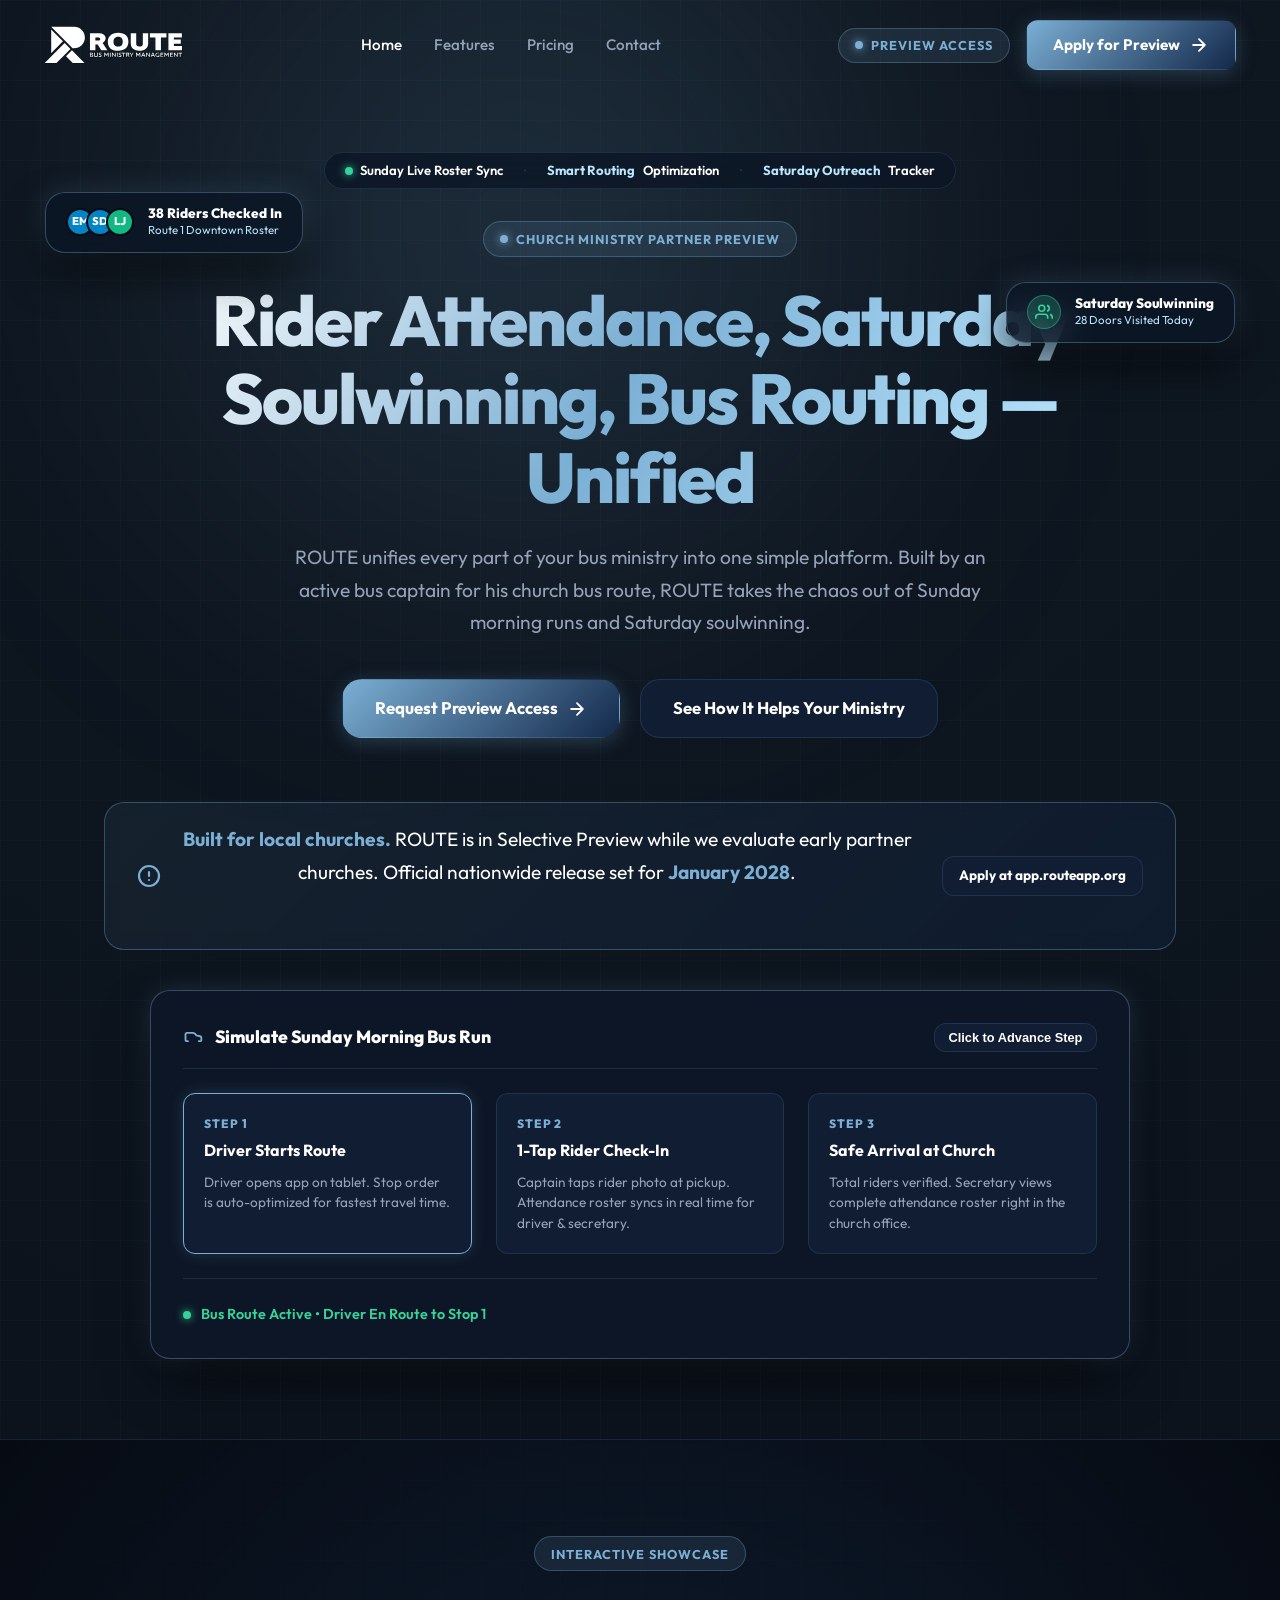
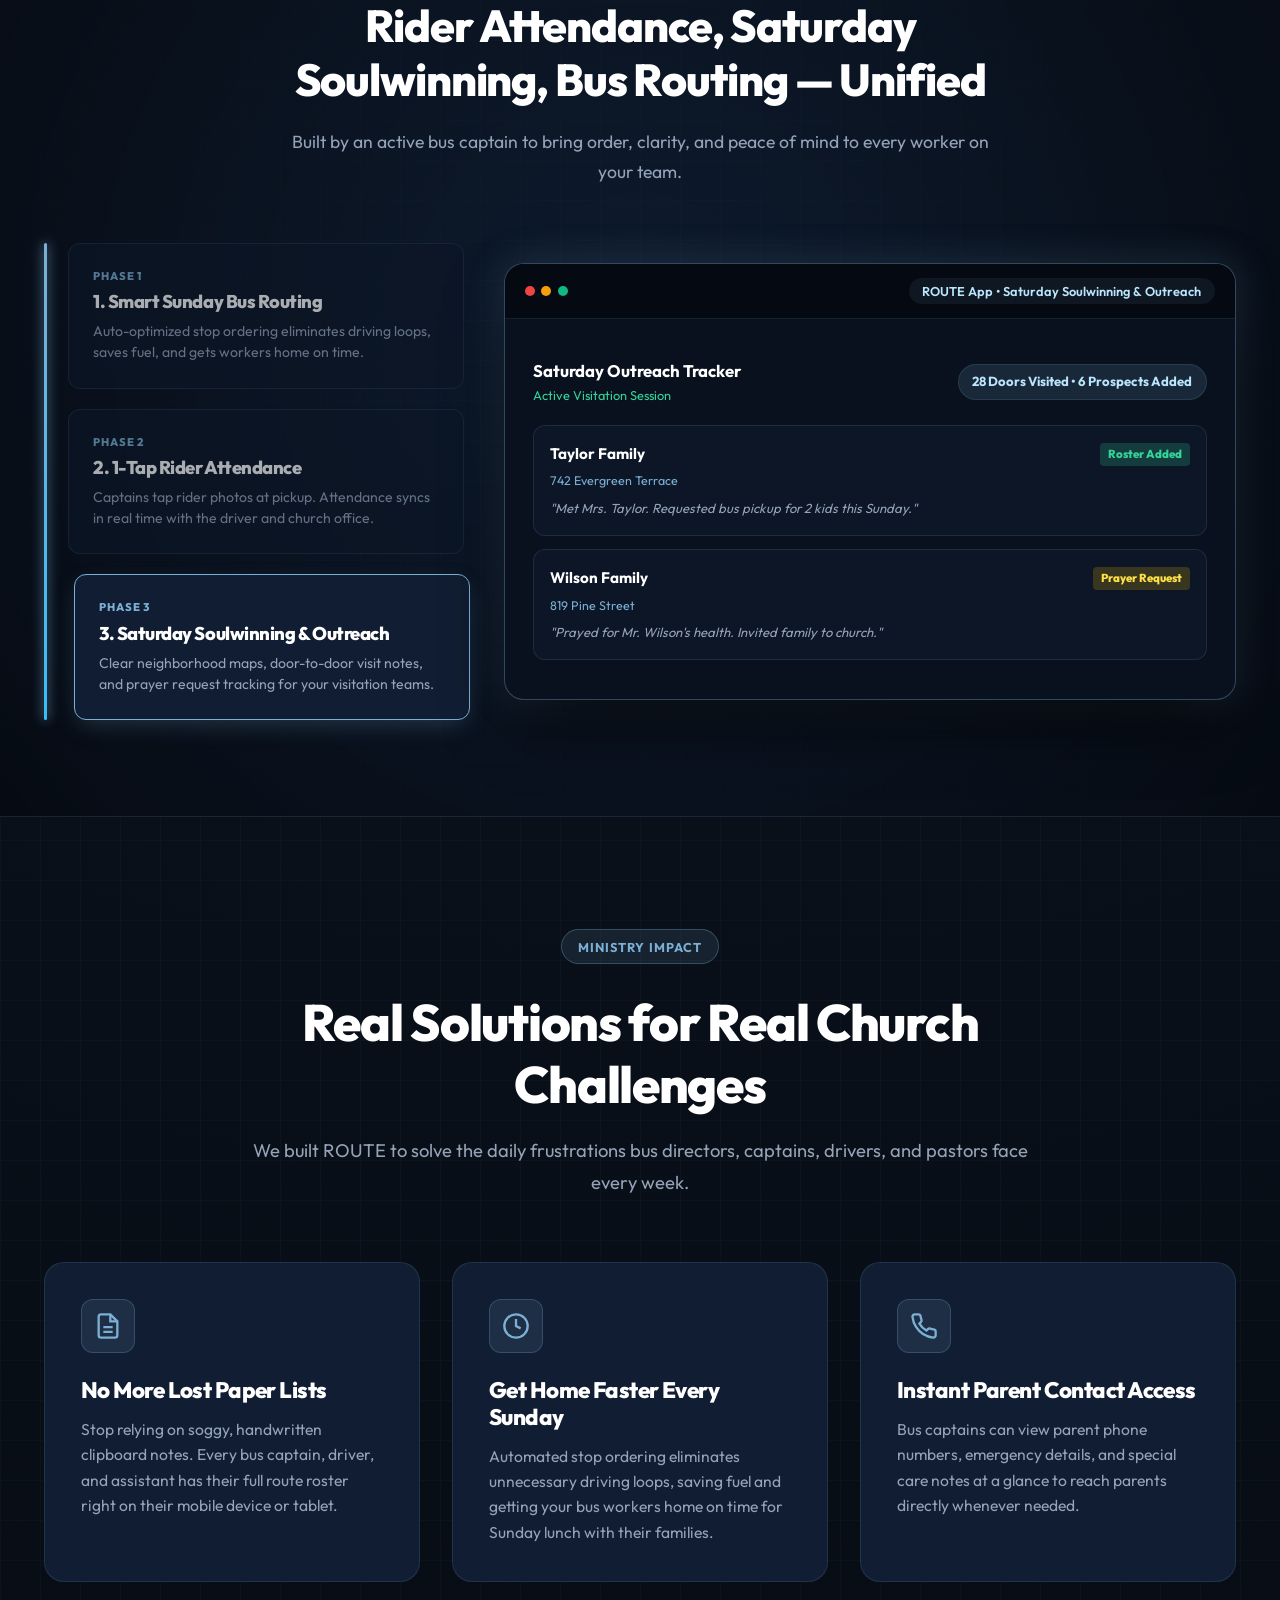
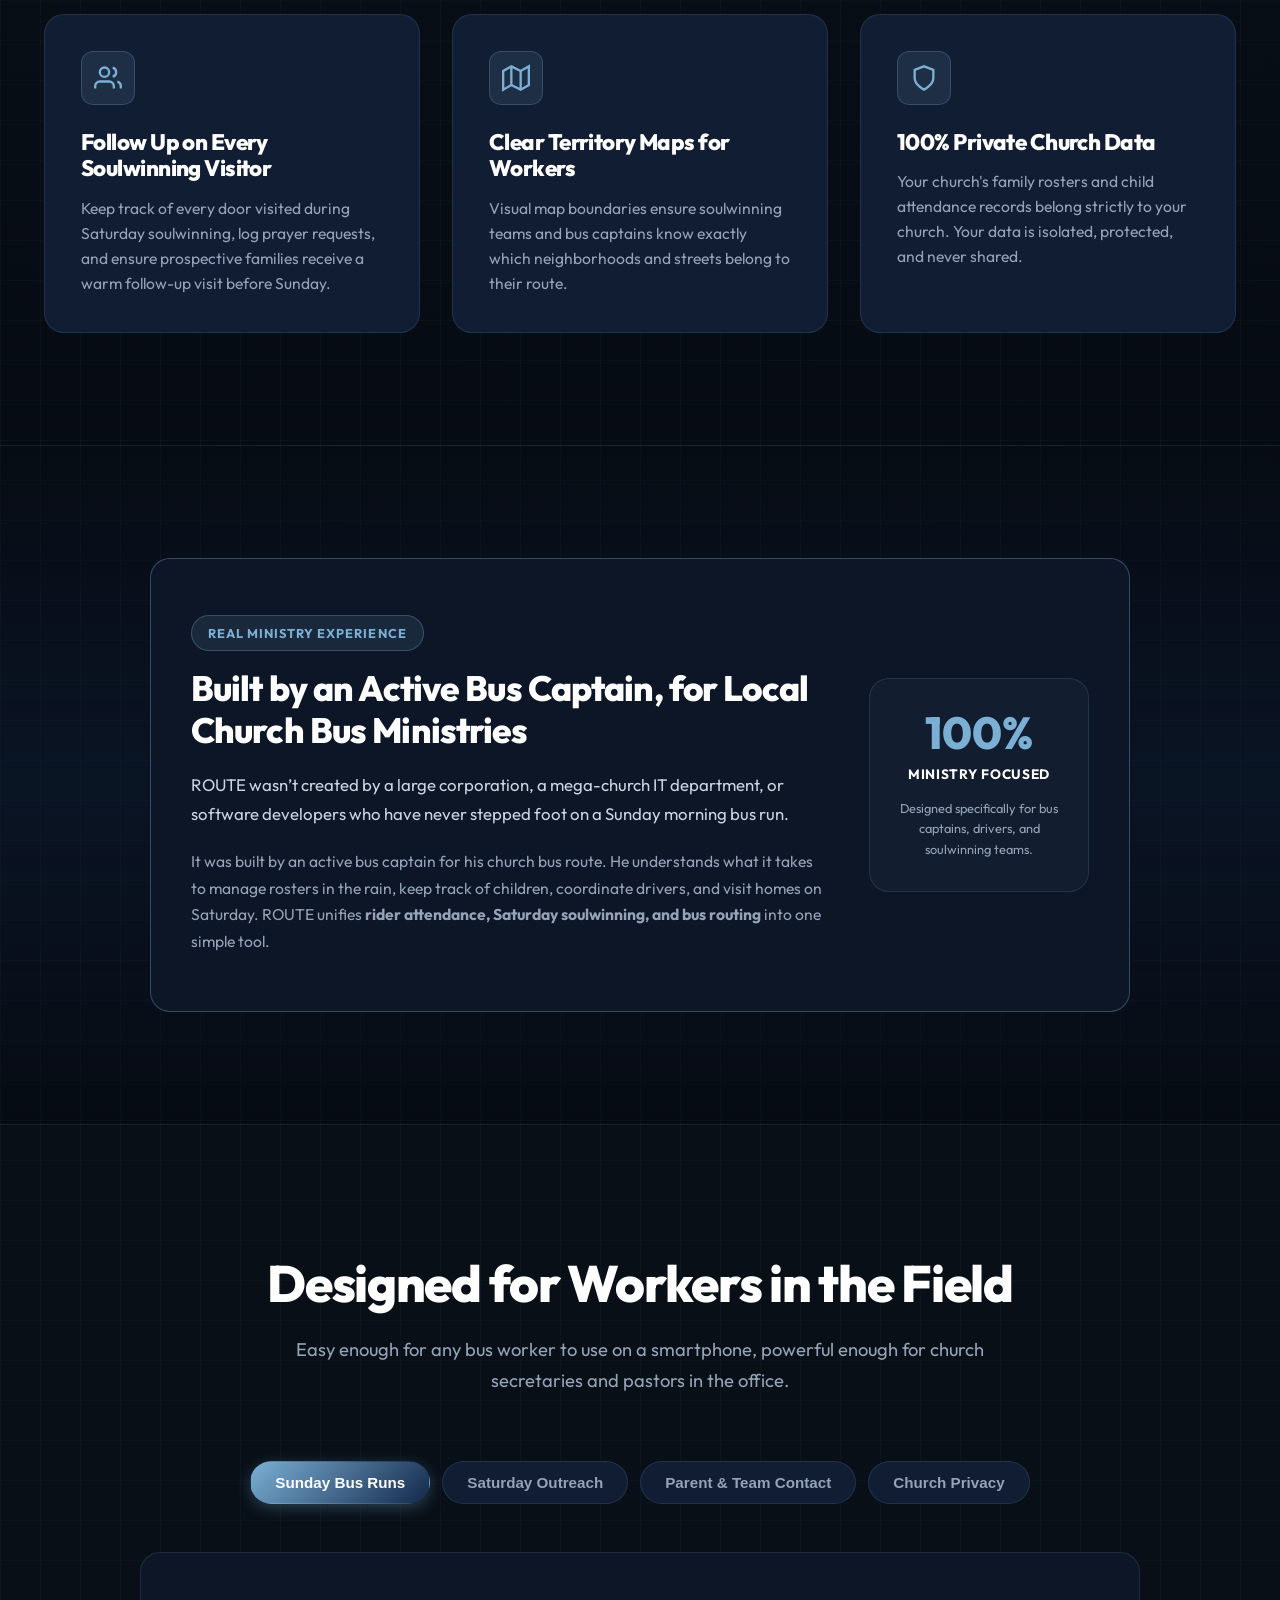
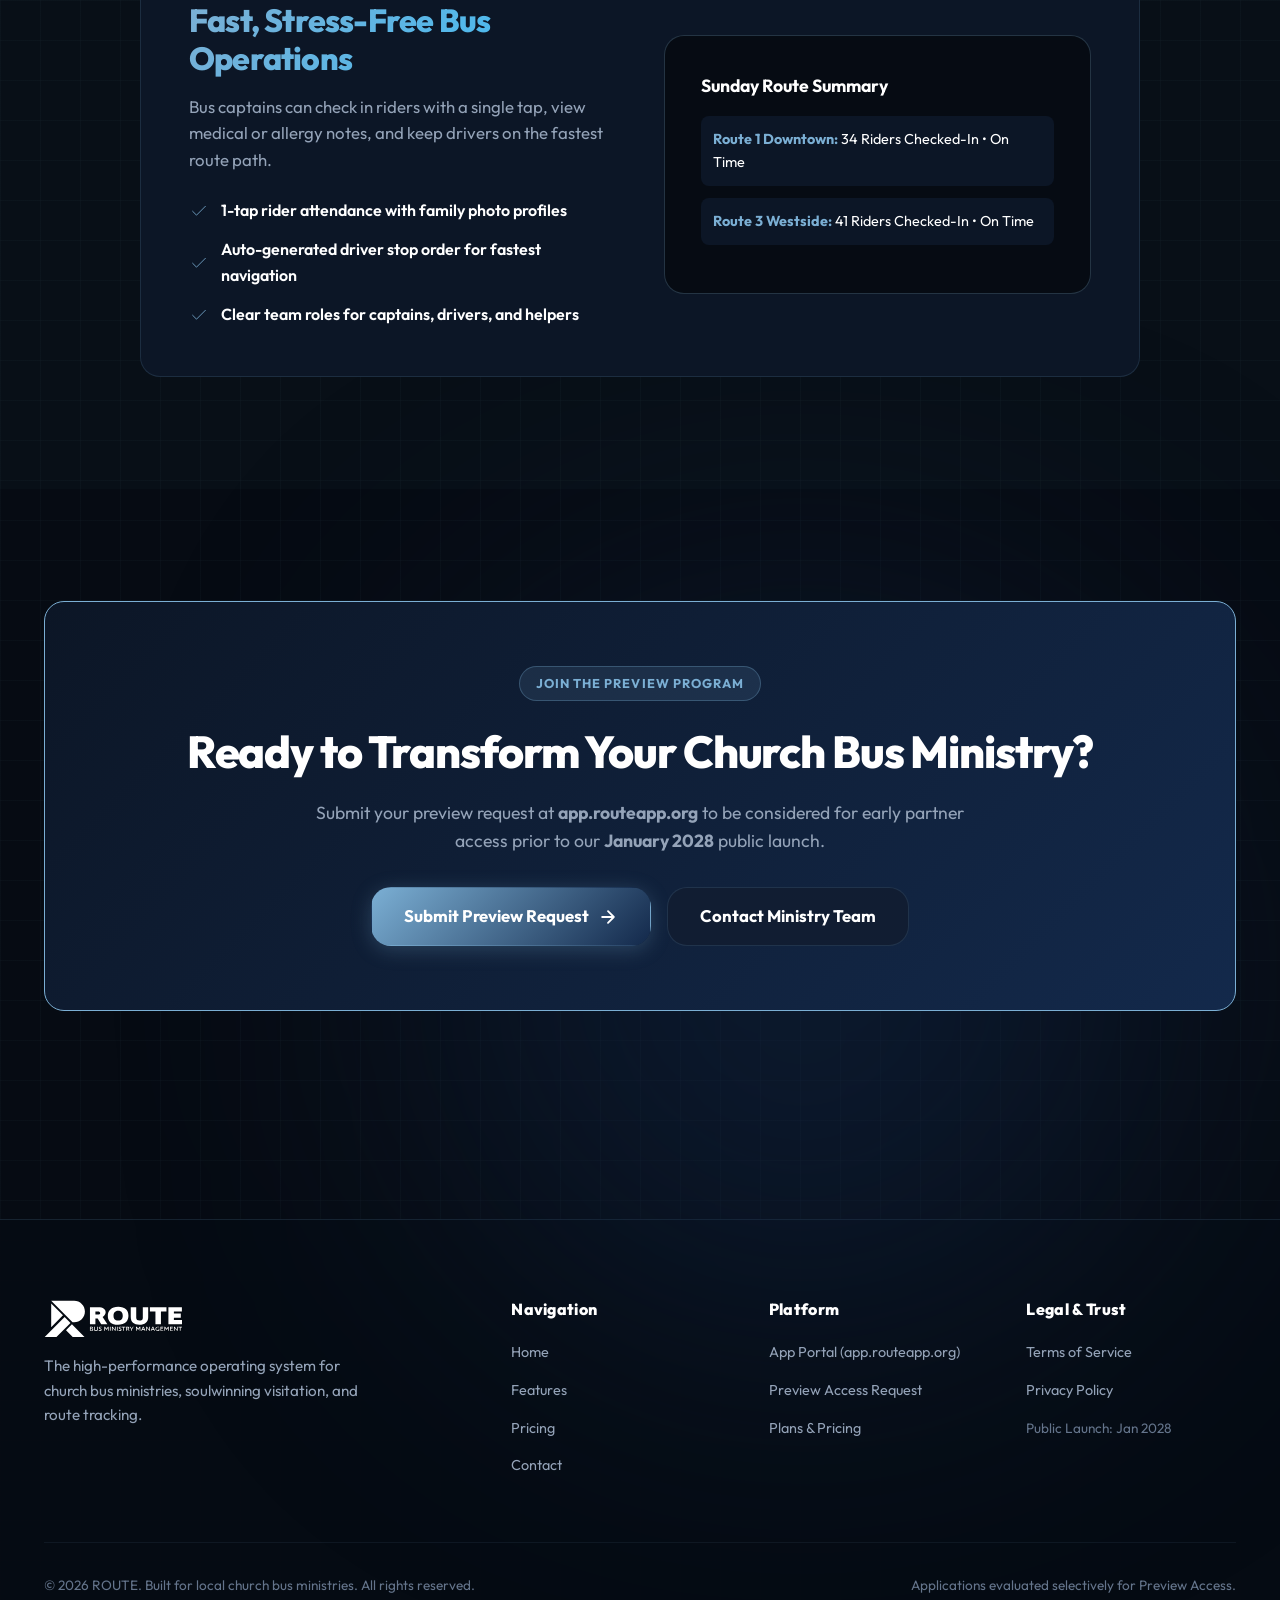
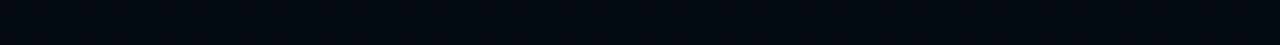
==== commit 808df61d: "docs: expand privacy policy with detailed data protection, SMS compliance, and infrastructure safegu" ====
--- a/index.html
+++ b/index.html
@@ -71,7 +71,46 @@
 
     <!-- Hero Section -->
     <section class="hero section">
-        <div class="container">
+        <div class="container hero-container-inner">
+            <!-- Floating Eye-Catcher Glass Badges -->
+            <div class="hero-float-card float-left-card">
+                <div class="float-avatar-group">
+                    <span class="avatar-sm">EM</span>
+                    <span class="avatar-sm" style="background:#0284c7;">SD</span>
+                    <span class="avatar-sm" style="background:#10b981;">LJ</span>
+                </div>
+                <div class="float-text">
+                    <strong>38 Riders Checked In</strong>
+                    <span>Route 1 Downtown Roster</span>
+                </div>
+            </div>
+
+            <div class="hero-float-card float-right-card">
+                <div class="float-icon-box">
+                    <svg viewBox="0 0 24 24" fill="none" stroke="currentColor"><path d="M17 21v-2a4 4 0 0 0-4-4H5a4 4 0 0 0-4 4v2"/><circle cx="9" cy="7" r="4"/><path d="M23 21v-2a4 4 0 0 0-3-3.87"/><path d="M16 3.13a4 4 0 0 1 0 7.75"/></svg>
+                </div>
+                <div class="float-text">
+                    <strong>Saturday Soulwinning</strong>
+                    <span>28 Doors Visited Today</span>
+                </div>
+            </div>
+
+            <!-- Hero Live Ticker Bar -->
+            <div class="hero-live-ticker reveal">
+                <div class="ticker-item">
+                    <span class="badge-dot" style="background:#34d399; box-shadow:0 0 8px #34d399;"></span>
+                    Sunday Live Roster Sync
+                </div>
+                <span style="color:var(--color-border);">&bull;</span>
+                <div class="ticker-item">
+                    <strong>Smart Routing</strong> Optimization
+                </div>
+                <span style="color:var(--color-border);">&bull;</span>
+                <div class="ticker-item">
+                    <strong>Saturday Outreach</strong> Tracker
+                </div>
+            </div>
+
             <div class="hero-badge-wrapper reveal">
                 <div class="badge badge-preview">
                     <span class="badge-dot"></span>
@@ -79,10 +118,10 @@
                 </div>
             </div>
 
-            <h1 class="gradient-text reveal">Bring Order, Safety, and Joy Back to Your Church Bus Ministry</h1>
+            <h1 class="gradient-text gradient-text-shimmer reveal">Rider Attendance, Saturday Soulwinning, Bus Routing — Unified</h1>
 
             <p class="reveal">
-                ROUTE takes the chaos out of Sunday morning bus runs and Saturday soulwinning. Help your bus captains stay organized, keep parents informed in real time, and ensure no child or family is ever forgotten.
+                ROUTE unifies every part of your bus ministry into one simple platform. Built by an active bus captain for his church bus route, ROUTE takes the chaos out of Sunday morning runs and Saturday soulwinning.
             </p>
 
             <div class="hero-cta reveal">
@@ -100,7 +139,7 @@
                 <div class="preview-banner-text">
                     <svg class="btn-icon" style="color: #7bafd4; width:24px; height:24px;" viewBox="0 0 24 24" fill="none" stroke="currentColor"><circle cx="12" cy="12" r="10"/><path d="M12 8v4M12 16h.01"/></svg>
                     <p>
-                        <strong>ROUTE is in Selective Preview.</strong> We evaluate requests to give early partner churches personal onboarding attention. Official nationwide launch set for <strong>January 2028</strong>.
+                        <strong>Built for local churches.</strong> ROUTE is in Selective Preview while we evaluate early partner churches. Official nationwide release set for <strong>January 2028</strong>.
                     </p>
                 </div>
                 <a href="https://app.routeapp.org" class="btn btn-secondary" style="padding: 0.5rem 1rem; font-size: 0.85rem;" target="_blank">
@@ -124,19 +163,19 @@
                     <div class="simulator-step-box active" id="sim-step-1">
                         <div class="step-number">Step 1</div>
                         <div class="step-heading">Driver Starts Route</div>
-                        <div class="step-desc">Driver opens app on tablet. Route stop order is auto-optimized for fastest travel time.</div>
+                        <div class="step-desc">Driver opens app on tablet. Stop order is auto-optimized for fastest travel time.</div>
                     </div>
 
                     <div class="simulator-step-box" id="sim-step-2">
                         <div class="step-number">Step 2</div>
                         <div class="step-heading">1-Tap Rider Check-In</div>
-                        <div class="step-desc">Captain taps rider photo at stop #2. Automated text alerts parents: "Bus is 10 mins away!"</div>
+                        <div class="step-desc">Captain taps rider photo at pickup. Attendance roster syncs in real time for driver & secretary.</div>
                     </div>
 
                     <div class="simulator-step-box" id="sim-step-3">
                         <div class="step-number">Step 3</div>
                         <div class="step-heading">Safe Arrival at Church</div>
-                        <div class="step-desc">Total riders counted. Secretary views complete attendance roster right in the church office.</div>
+                        <div class="step-desc">Total riders verified. Secretary views complete attendance roster right in the church office.</div>
                     </div>
                 </div>
 
@@ -145,9 +184,174 @@
                         <span class="badge-dot" style="background:#34d399; box-shadow:0 0 8px #34d399;"></span>
                         <span id="sim-status-text">Bus Route Active &bull; Driver En Route to Stop 1</span>
                     </div>
-
-                    <div id="sim-sms-alert" style="display:none; background:#13294b; border:1px solid rgba(123,175,212,0.3); padding:0.5rem 1rem; border-radius:8px; font-size:0.8rem; color:#bae6fd;">
-                        <strong>Parent SMS Alert Sent:</strong> "Captain Johnson is 10 minutes from your stop!"
+                </div>
+            </div>
+        </div>
+    </section>
+
+    <!-- Interactive Scroll Showcase Section -->
+    <section class="scroll-showcase-section" id="scroll-showcase">
+        <div class="container">
+            <div class="section-header reveal" style="margin-bottom: 3.5rem;">
+                <div class="badge badge-preview" style="margin-bottom: 0.75rem;">Interactive Showcase</div>
+                <h2 style="font-size: 2.8rem;">Rider Attendance, Saturday Soulwinning, Bus Routing — Unified</h2>
+                <p style="font-size: 1.1rem; max-width: 720px; margin: 0 auto;">
+                    Built by an active bus captain to bring order, clarity, and peace of mind to every worker on your team.
+                </p>
+            </div>
+
+            <div class="scroll-showcase-sticky-wrapper">
+                <!-- Left Side: Interactive Step Navigation -->
+                <div class="scroll-showcase-nav">
+                    <div class="scroll-progress-line">
+                        <div class="scroll-progress-fill" id="scroll-progress-bar"></div>
+                    </div>
+
+                    <div class="scroll-step-card active" data-stage="1" id="step-card-1">
+                        <div class="step-badge">Phase 1</div>
+                        <h3>1. Smart Sunday Bus Routing</h3>
+                        <p>Auto-optimized stop ordering eliminates driving loops, saves fuel, and gets workers home on time.</p>
+                    </div>
+
+                    <div class="scroll-step-card" data-stage="2" id="step-card-2">
+                        <div class="step-badge">Phase 2</div>
+                        <h3>2. 1-Tap Rider Attendance</h3>
+                        <p>Captains tap rider photos at pickup. Attendance syncs in real time with the driver and church office.</p>
+                    </div>
+
+                    <div class="scroll-step-card" data-stage="3" id="step-card-3">
+                        <div class="step-badge">Phase 3</div>
+                        <h3>3. Saturday Soulwinning & Outreach</h3>
+                        <p>Clear neighborhood maps, door-to-door visit notes, and prayer request tracking for your visitation teams.</p>
+                    </div>
+                </div>
+
+                <!-- Right Side: Live Mockup Viewport -->
+                <div class="scroll-showcase-viewport">
+                    <div class="mockup-frame">
+                        <div class="mockup-header">
+                            <div class="mockup-dots">
+                                <span class="dot dot-red"></span>
+                                <span class="dot dot-yellow"></span>
+                                <span class="dot dot-green"></span>
+                            </div>
+                            <div class="mockup-title-bar" id="showcase-header-title">ROUTE App &bull; Sunday Route 1 Downtown Navigation</div>
+                        </div>
+
+                        <div class="mockup-body">
+                            <!-- Screen 1: Bus Routing -->
+                            <div class="showcase-screen active" id="screen-stage-1">
+                                <div class="route-hud">
+                                    <div class="hud-stat">
+                                        <span class="hud-label">Active Route</span>
+                                        <span class="hud-val">Route 1 Downtown</span>
+                                    </div>
+                                    <div class="hud-stat">
+                                        <span class="hud-label">Est. Time Saved</span>
+                                        <span class="hud-val" style="color:#34d399;">24 Mins</span>
+                                    </div>
+                                    <div class="hud-stat">
+                                        <span class="hud-label">Total Stops</span>
+                                        <span class="hud-val">12 Stops</span>
+                                    </div>
+                                </div>
+                                <div class="route-visual-map">
+                                    <div class="map-path-line"></div>
+                                    <div class="map-stop-pin active-pin" style="top:50%; left:22%;">
+                                        <span class="pin-num">1</span>
+                                        <span class="pin-label">408 Oak St &bull; Miller</span>
+                                    </div>
+                                    <div class="map-stop-pin" style="top:50%; left:52%;">
+                                        <span class="pin-num">2</span>
+                                        <span class="pin-label">112 5th Ave &bull; Davis</span>
+                                    </div>
+                                    <div class="map-stop-pin" style="top:50%; left:82%;">
+                                        <span class="pin-num">3</span>
+                                        <span class="pin-label">First Baptist Church</span>
+                                    </div>
+                                    <div class="bus-moving-icon" id="bus-anim-icon" style="left:22%;">
+                                        <svg viewBox="0 0 24 24" fill="none" stroke="currentColor" stroke-width="2"><path d="M19 17h2c.6 0 1-.4 1-1v-3c0-.9-.7-1.7-1.5-1.9C18.7 10.6 16 10 16 10s-1.3-1.4-2.2-2.3c-.5-.4-1.1-.7-1.8-.7H5c-1.1 0-2 .9-2 2v7c0 .6.4 1 1 1h2"/><circle cx="7.5" cy="17.5" r="2.5"/><circle cx="16.5" cy="17.5" r="2.5"/></svg>
+                                    </div>
+                                </div>
+                            </div>
+
+                            <!-- Screen 2: 1-Tap Rider Attendance -->
+                            <div class="showcase-screen" id="screen-stage-2">
+                                <div class="attendance-hud">
+                                    <div>
+                                        <div style="font-weight:700; font-size:1.05rem; color:#fff;">Route 1 Rider Roster</div>
+                                        <div style="font-size:0.8rem; color:#7bafd4;">1-Tap Check-In Active</div>
+                                    </div>
+                                    <div class="headcount-badge">
+                                        <span id="showcase-checked-count">38</span> / 42 Checked In
+                                    </div>
+                                </div>
+                                <div class="rider-cards-grid">
+                                    <div class="rider-card checked-in">
+                                        <div style="display:flex; align-items:center;">
+                                            <div class="rider-avatar">EM</div>
+                                            <div class="rider-info">
+                                                <div class="rider-name">Ethan Miller</div>
+                                                <div class="rider-meta">Stop #1 &bull; Peanut Allergy Note</div>
+                                            </div>
+                                        </div>
+                                        <div class="check-badge">Checked In</div>
+                                    </div>
+                                    <div class="rider-card checked-in">
+                                        <div style="display:flex; align-items:center;">
+                                            <div class="rider-avatar" style="background:#1e3a8a;">SD</div>
+                                            <div class="rider-info">
+                                                <div class="rider-name">Sophia Davis</div>
+                                                <div class="rider-meta">Stop #2 &bull; Parent Contact Synced</div>
+                                            </div>
+                                        </div>
+                                        <div class="check-badge">Checked In</div>
+                                    </div>
+                                    <div class="rider-card">
+                                        <div style="display:flex; align-items:center;">
+                                            <div class="rider-avatar" style="background:#854d0e;">LJ</div>
+                                            <div class="rider-info">
+                                                <div class="rider-name">Lucas Johnson</div>
+                                                <div class="rider-meta">Stop #3 &bull; Parent: Mark (555-0192)</div>
+                                            </div>
+                                        </div>
+                                        <button class="tap-check-btn">Tap Check-In</button>
+                                    </div>
+                                </div>
+                            </div>
+
+                            <!-- Screen 3: Saturday Soulwinning -->
+                            <div class="showcase-screen" id="screen-stage-3">
+                                <div class="soulwinning-hud">
+                                    <div>
+                                        <div style="font-weight:700; font-size:1.05rem; color:#fff;">Saturday Outreach Tracker</div>
+                                        <div style="font-size:0.8rem; color:#34d399;">Active Visitation Session</div>
+                                    </div>
+                                    <div class="soulwinning-stat-badge">
+                                        28 Doors Visited &bull; 6 Prospects Added
+                                    </div>
+                                </div>
+                                <div class="outreach-log-cards">
+                                    <div class="outreach-card">
+                                        <div class="outreach-header">
+                                            <span class="prospect-name">Taylor Family</span>
+                                            <span class="prospect-status">Roster Added</span>
+                                        </div>
+                                        <div class="prospect-address">742 Evergreen Terrace</div>
+                                        <div class="prospect-note">"Met Mrs. Taylor. Requested bus pickup for 2 kids this Sunday."</div>
+                                    </div>
+                                    <div class="outreach-card">
+                                        <div class="outreach-header">
+                                            <span class="prospect-name">Wilson Family</span>
+                                            <span class="prospect-status" style="background:rgba(234,179,8,0.2); color:#fde047;">Prayer Request</span>
+                                        </div>
+                                        <div class="prospect-address">819 Pine Street</div>
+                                        <div class="prospect-note">"Prayed for Mr. Wilson's health. Invited family to church."</div>
+                                    </div>
+                                </div>
+                            </div>
+
+                        </div>
                     </div>
                 </div>
             </div>
@@ -184,8 +388,8 @@
                     <div class="card-icon">
                         <svg viewBox="0 0 24 24" fill="none" stroke="currentColor"><path d="M22 16.92v3a2 2 0 0 1-2.18 2 19.79 19.79 0 0 1-8.63-3.07 19.5 19.5 0 0 1-6-6 19.79 19.79 0 0 1-3.07-8.67A2 2 0 0 1 4.11 2h3a2 2 0 0 1 2 1.72c.127.96.361 1.903.7 2.81a2 2 0 0 1-.45 2.11L8.09 9.91a16 16 0 0 0 6 6l1.27-1.27a2 2 0 0 1 2.11-.45c.907.339 1.85.573 2.81.7A2 2 0 0 1 22 16.92z"/></svg>
                     </div>
-                    <h3>Peace of Mind for Parents</h3>
-                    <p>Automatic text messages let parents know exact pickup times so children are dressed, ready, and waiting at the curb when the bus pulls up.</p>
+                    <h3>Instant Parent Contact Access</h3>
+                    <p>Bus captains can view parent phone numbers, emergency details, and special care notes at a glance to reach parents directly whenever needed.</p>
                 </div>
 
                 <div class="card">
@@ -210,6 +414,31 @@
                     </div>
                     <h3>100% Private Church Data</h3>
                     <p>Your church's family rosters and child attendance records belong strictly to your church. Your data is isolated, protected, and never shared.</p>
+                </div>
+            </div>
+        </div>
+    </section>
+
+    <!-- Story / Built by an Active Bus Captain Section -->
+    <section class="section" style="background: linear-gradient(180deg, rgba(6, 11, 19, 0) 0%, rgba(19, 41, 75, 0.3) 50%, rgba(6, 11, 19, 0) 100%); border-top: 1px solid var(--color-border); border-bottom: 1px solid var(--color-border);">
+        <div class="container">
+            <div class="card reveal" style="max-width: 980px; margin: 0 auto; padding: 3.5rem 2.5rem; background: var(--color-surface-navy); border-color: var(--color-border-glow);">
+                <div style="display: flex; gap: 2.5rem; align-items: center; flex-wrap: wrap;">
+                    <div style="flex: 1; min-width: 280px;">
+                        <div class="badge badge-preview" style="margin-bottom: 1rem;">Real Ministry Experience</div>
+                        <h2 style="font-size: 2.2rem; margin-bottom: 1.25rem;">Built by an Active Bus Captain, for Local Church Bus Ministries</h2>
+                        <p style="font-size: 1.05rem; line-height: 1.7; margin-bottom: 1.25rem; color: #cbd5e1;">
+                            ROUTE wasn’t created by a large corporation, a mega-church IT department, or software developers who have never stepped foot on a Sunday morning bus run.
+                        </p>
+                        <p style="font-size: 0.98rem; line-height: 1.7; color: var(--color-text-body);">
+                            It was built by an active bus captain for his church bus route. He understands what it takes to manage rosters in the rain, keep track of children, coordinate drivers, and visit homes on Saturday. ROUTE unifies <strong>rider attendance, Saturday soulwinning, and bus routing</strong> into one simple tool.
+                        </p>
+                    </div>
+                    <div style="width: 220px; text-align: center; background: rgba(123, 175, 212, 0.06); padding: 2rem 1.5rem; border-radius: var(--radius-lg); border: 1px solid var(--color-border);">
+                        <div style="font-size: 2.8rem; font-weight: 800; color: var(--color-brand-sky); line-height: 1;">100%</div>
+                        <div style="font-size: 0.85rem; font-weight: 700; color: #fff; text-transform: uppercase; letter-spacing: 0.05em; margin-top: 0.5rem; margin-bottom: 0.75rem;">Ministry Focused</div>
+                        <p style="font-size: 0.8rem; color: var(--color-text-body); margin: 0;">Designed specifically for bus captains, drivers, and soulwinning teams.</p>
+                    </div>
                 </div>
             </div>
         </div>
@@ -227,7 +456,7 @@
                 <div class="tabs-nav">
                     <button class="tab-btn active" data-tab="bus">Sunday Bus Runs</button>
                     <button class="tab-btn" data-tab="visitation">Saturday Outreach</button>
-                    <button class="tab-btn" data-tab="phone">Parent Texting</button>
+                    <button class="tab-btn" data-tab="phone">Parent & Team Contact</button>
                     <button class="tab-btn" data-tab="security">Church Privacy</button>
                 </div>
 
@@ -290,16 +519,16 @@
 
                 <div class="tab-content" id="tab-phone">
                     <div class="tab-text">
-                        <h3 class="gradient-text-sky">RoutePhone Parent Communication</h3>
-                        <p>Automated text notifications update parents when the bus is approaching, reducing frantic phone calls to bus captains.</p>
+                        <h3 class="gradient-text-sky">Direct Parent & Team Communication</h3>
+                        <p>Access parent phone numbers, emergency contact details, and worker chat in one unified view.</p>
                         <ul class="tab-list">
                             <li class="tab-list-item">
                                 <svg viewBox="0 0 24 24" fill="none" stroke="currentColor"><polyline points="20 6 9 17 4 12"/></svg>
-                                Automated "Bus is 10 mins away!" parent SMS updates
-                            </li>
-                            <li class="tab-list-item">
-                                <svg viewBox="0 0 24 24" fill="none" stroke="currentColor"><polyline points="20 6 9 17 4 12"/></svg>
-                                Dedicated church ministry phone number for text & voice
+                                Instant parent phone number & emergency contact lookups
+                            </li>
+                            <li class="tab-list-item">
+                                <svg viewBox="0 0 24 24" fill="none" stroke="currentColor"><polyline points="20 6 9 17 4 12"/></svg>
+                                Dedicated church line routing directly to bus captains on duty
                             </li>
                             <li class="tab-list-item">
                                 <svg viewBox="0 0 24 24" fill="none" stroke="currentColor"><polyline points="20 6 9 17 4 12"/></svg>
@@ -308,9 +537,9 @@
                         </ul>
                     </div>
                     <div class="card" style="background: #060b13; border-color: rgba(123,175,212,0.25);">
-                        <div style="font-weight:700; font-size:1.1rem; margin-bottom:1rem; color:#fff;">Parent Text Notification</div>
+                        <div style="font-weight:700; font-size:1.1rem; margin-bottom:1rem; color:#fff;">Parent Contact Info</div>
                         <div style="background:#13294b; color:#fff; padding:0.85rem; border-radius:12px; font-size:0.85rem;">
-                            "Grace Baptist Bus Notice: Captain Miller is 10 minutes away from your stop!"
+                            <strong>Stop #2 Parent:</strong> Mark Miller &bull; (555) 0192 &bull; <em>"Pick up at side porch"</em>
                         </div>
                     </div>
                 </div>
--- a/css/style.css
+++ b/css/style.css
@@ -360,9 +360,166 @@
 
 /* Hero Section */
 .hero {
-    padding-top: 10rem;
+    position: relative;
+    padding-top: 9.5rem;
     padding-bottom: 5rem;
     text-align: center;
+}
+
+.hero-container-inner {
+    position: relative;
+    max-width: 1120px;
+    margin: 0 auto;
+}
+
+/* Floating Eye-Catcher Glass Cards */
+.hero-float-card {
+    position: absolute;
+    display: none;
+    align-items: center;
+    gap: 0.85rem;
+    background: rgba(12, 22, 38, 0.82);
+    backdrop-filter: blur(16px);
+    -webkit-backdrop-filter: blur(16px);
+    border: 1px solid rgba(123, 175, 212, 0.35);
+    padding: 0.75rem 1.25rem;
+    border-radius: var(--radius-lg);
+    box-shadow: 0 20px 40px rgba(0, 0, 0, 0.6), 0 0 30px rgba(123, 175, 212, 0.2);
+    z-index: 20;
+    pointer-events: none;
+    animation: floatAnimation 6s ease-in-out infinite alternate;
+}
+
+@media (min-width: 1100px) {
+    .hero-float-card {
+        display: flex;
+    }
+}
+
+.float-left-card {
+    top: 40px;
+    left: -35px;
+    animation-delay: 0s;
+}
+
+.float-right-card {
+    top: 130px;
+    right: -35px;
+    animation-delay: 3s;
+}
+
+@keyframes floatAnimation {
+    0% { transform: translateY(0px) rotate(0deg); }
+    100% { transform: translateY(-16px) rotate(1.2deg); }
+}
+
+.float-avatar-group {
+    display: flex;
+    align-items: center;
+}
+
+.avatar-sm {
+    width: 28px;
+    height: 28px;
+    border-radius: 50%;
+    background: #0284c7;
+    border: 2px solid #060b13;
+    color: #fff;
+    font-size: 0.7rem;
+    font-weight: 800;
+    display: flex;
+    align-items: center;
+    justify-content: center;
+    margin-left: -8px;
+}
+
+.avatar-sm:first-child {
+    margin-left: 0;
+}
+
+.float-text {
+    display: flex;
+    flex-direction: column;
+    text-align: left;
+}
+
+.float-text strong {
+    font-size: 0.85rem;
+    font-weight: 800;
+    color: #fff;
+    line-height: 1.2;
+}
+
+.float-text span {
+    font-size: 0.72rem;
+    color: var(--color-brand-sky-light);
+}
+
+.float-icon-box {
+    width: 34px;
+    height: 34px;
+    border-radius: 50%;
+    background: rgba(52, 211, 153, 0.2);
+    border: 1px solid rgba(52, 211, 153, 0.4);
+    color: #34d399;
+    display: flex;
+    align-items: center;
+    justify-content: center;
+}
+
+.float-icon-box svg {
+    width: 18px;
+    height: 18px;
+    stroke-width: 2.2;
+}
+
+/* Gradient Shimmer Text Animation */
+.gradient-text-shimmer {
+    background: linear-gradient(
+        120deg,
+        #ffffff 0%,
+        var(--color-brand-sky) 25%,
+        #bae6fd 50%,
+        var(--color-brand-sky) 75%,
+        #ffffff 100%
+    );
+    background-size: 200% auto;
+    -webkit-background-clip: text;
+    -webkit-text-fill-color: transparent;
+    animation: textShimmer 6s linear infinite;
+}
+
+@keyframes textShimmer {
+    0% { background-position: 0% center; }
+    100% { background-position: 200% center; }
+}
+
+/* Hero Live Ticker Bar */
+.hero-live-ticker {
+    display: inline-flex;
+    align-items: center;
+    gap: 1.25rem;
+    background: rgba(12, 22, 38, 0.8);
+    border: 1px solid var(--color-border);
+    padding: 0.45rem 1.25rem;
+    border-radius: var(--radius-full);
+    margin-bottom: 2rem;
+    font-size: 0.82rem;
+    color: var(--color-text-white);
+    backdrop-filter: blur(10px);
+    flex-wrap: wrap;
+    justify-content: center;
+}
+
+.ticker-item {
+    display: flex;
+    align-items: center;
+    gap: 0.45rem;
+    font-weight: 600;
+}
+
+.ticker-item strong {
+    color: var(--color-brand-sky-light);
 }
 
 .hero-badge-wrapper {
@@ -1280,16 +1437,22 @@
 }
 
 /* Mobile Nav Overlay Drawer */
+.mobile-drawer {
+    display: none;
+}
+
 @media (max-width: 899px) {
     .mobile-toggle {
         display: block;
     }
 
-    .nav-links, .nav-actions {
+    .nav-content > .nav-links, 
+    .nav-content > .nav-actions {
         display: none;
     }
 
     .mobile-drawer {
+        display: flex;
         position: fixed;
         top: 0;
         right: 0;
@@ -1300,7 +1463,6 @@
         border-left: 1px solid var(--color-border);
         padding: 6rem 2rem 2rem 2rem;
         z-index: 999;
-        display: flex;
         flex-direction: column;
         gap: 2rem;
         transform: translateX(100%);
@@ -1323,3 +1485,445 @@
         font-size: 1.15rem;
     }
 }
+
+/* ==========================================================================
+   Interactive Front-Page Scroll Showcase Component
+   ========================================================================== */
+.scroll-showcase-section {
+    padding: 6rem 0;
+    position: relative;
+    background: radial-gradient(circle at 50% 50%, rgba(19, 41, 75, 0.4) 0%, rgba(6, 11, 19, 1) 100%);
+    border-top: 1px solid var(--color-border);
+    border-bottom: 1px solid var(--color-border);
+}
+
+.scroll-showcase-sticky-wrapper {
+    display: grid;
+    grid-template-columns: 1fr;
+    gap: 2.5rem;
+    align-items: center;
+}
+
+@media (min-width: 992px) {
+    .scroll-showcase-sticky-wrapper {
+        grid-template-columns: 420px 1fr;
+    }
+}
+
+.scroll-showcase-nav {
+    display: flex;
+    flex-direction: column;
+    gap: 1.25rem;
+    position: relative;
+    padding-left: 1.5rem;
+}
+
+.scroll-progress-line {
+    position: absolute;
+    top: 0;
+    bottom: 0;
+    left: 0;
+    width: 3px;
+    background: rgba(123, 175, 212, 0.15);
+    border-radius: 3px;
+}
+
+.scroll-progress-fill {
+    width: 100%;
+    height: 33%;
+    background: linear-gradient(180deg, var(--color-brand-sky) 0%, var(--color-brand-blue-accent) 100%);
+    border-radius: 3px;
+    transition: height 0.4s ease, transform 0.4s ease;
+    box-shadow: 0 0 12px var(--color-brand-sky);
+}
+
+.scroll-step-card {
+    background: var(--color-surface-navy);
+    border: 1px solid var(--color-border);
+    border-radius: var(--radius-md);
+    padding: 1.5rem;
+    cursor: pointer;
+    transition: all var(--transition-fast);
+    opacity: 0.65;
+}
+
+.scroll-step-card:hover {
+    opacity: 0.9;
+    border-color: var(--color-border-glow);
+}
+
+.scroll-step-card.active {
+    opacity: 1;
+    background: var(--color-surface-card);
+    border-color: var(--color-brand-sky);
+    box-shadow: 0 8px 25px -5px rgba(123, 175, 212, 0.25);
+    transform: translateX(6px);
+}
+
+.step-badge {
+    font-size: 0.7rem;
+    font-weight: 800;
+    text-transform: uppercase;
+    letter-spacing: 0.08em;
+    color: var(--color-brand-sky);
+    margin-bottom: 0.35rem;
+}
+
+.scroll-step-card h3 {
+    font-size: 1.15rem;
+    margin-bottom: 0.5rem;
+    color: #fff;
+}
+
+.scroll-step-card p {
+    font-size: 0.88rem;
+    line-height: 1.5;
+    color: var(--color-text-body);
+}
+
+/* Viewport Mockup Frame */
+.scroll-showcase-viewport {
+    width: 100%;
+    perspective: 1000px;
+}
+
+.mockup-frame {
+    background: #09111e;
+    border: 1px solid var(--color-border-glow);
+    border-radius: var(--radius-lg);
+    overflow: hidden;
+    box-shadow: 0 30px 70px -15px rgba(0, 0, 0, 0.8), 0 0 40px rgba(123, 175, 212, 0.2);
+}
+
+.mockup-header {
+    background: #050a12;
+    padding: 0.85rem 1.25rem;
+    border-bottom: 1px solid var(--color-border);
+    display: flex;
+    align-items: center;
+    justify-content: space-between;
+}
+
+.mockup-dots {
+    display: flex;
+    gap: 0.4rem;
+}
+
+.mockup-dots .dot {
+    width: 10px;
+    height: 10px;
+    border-radius: 50%;
+}
+
+.dot-red { background: #ef4444; }
+.dot-yellow { background: #f59e0b; }
+.dot-green { background: #10b981; }
+
+.mockup-title-bar {
+    font-size: 0.8rem;
+    font-weight: 600;
+    color: var(--color-brand-sky-light);
+    background: rgba(123, 175, 212, 0.08);
+    padding: 0.2rem 0.85rem;
+    border-radius: var(--radius-full);
+}
+
+.mockup-body {
+    padding: 1.75rem;
+    min-height: 380px;
+    position: relative;
+    display: flex;
+    align-items: center;
+    justify-content: center;
+}
+
+.showcase-screen {
+    width: 100%;
+    display: none;
+    animation: fadeInScreen 0.4s cubic-bezier(0.16, 1, 0.3, 1) forwards;
+}
+
+.showcase-screen.active {
+    display: block;
+}
+
+@keyframes fadeInScreen {
+    from { opacity: 0; transform: translateY(12px) scale(0.98); }
+    to { opacity: 1; transform: translateY(0) scale(1); }
+}
+
+/* Screen 1: Route HUD & Interactive Map */
+.route-hud {
+    display: flex;
+    align-items: center;
+    justify-content: space-between;
+    background: var(--color-surface-navy);
+    border: 1px solid var(--color-border);
+    padding: 0.85rem 1.25rem;
+    border-radius: var(--radius-md);
+    margin-bottom: 1.25rem;
+}
+
+.hud-stat {
+    display: flex;
+    flex-direction: column;
+}
+
+.hud-label {
+    font-size: 0.7rem;
+    color: var(--color-text-muted);
+    text-transform: uppercase;
+    font-weight: 700;
+}
+
+.hud-val {
+    font-size: 0.95rem;
+    font-weight: 800;
+    color: #fff;
+}
+
+.route-visual-map {
+    height: 220px;
+    background: #070e18;
+    border: 1px solid var(--color-border);
+    border-radius: var(--radius-md);
+    position: relative;
+    overflow: hidden;
+    background-image: radial-gradient(circle, rgba(123, 175, 212, 0.12) 1px, transparent 1px);
+    background-size: 20px 20px;
+}
+
+.map-path-line {
+    position: absolute;
+    top: 50%;
+    left: 15%;
+    right: 15%;
+    height: 3px;
+    background: linear-gradient(90deg, var(--color-brand-sky) 0%, #34d399 100%);
+    box-shadow: 0 0 10px var(--color-brand-sky);
+    transform: translateY(-50%);
+}
+
+.map-stop-pin {
+    position: absolute;
+    display: flex;
+    flex-direction: column;
+    align-items: center;
+    transform: translate(-50%, -50%);
+    z-index: 5;
+}
+
+.pin-num {
+    width: 28px;
+    height: 28px;
+    border-radius: 50%;
+    background: var(--color-surface-navy);
+    border: 2px solid var(--color-brand-sky);
+    color: #fff;
+    font-weight: 800;
+    font-size: 0.8rem;
+    display: flex;
+    align-items: center;
+    justify-content: center;
+    box-shadow: 0 0 10px rgba(123, 175, 212, 0.4);
+}
+
+.map-stop-pin.active-pin .pin-num {
+    background: var(--color-brand-sky);
+    color: var(--color-midnight);
+}
+
+.pin-label {
+    font-size: 0.72rem;
+    font-weight: 700;
+    color: #bae6fd;
+    background: rgba(6, 11, 19, 0.9);
+    padding: 0.15rem 0.5rem;
+    border-radius: 4px;
+    margin-top: 0.3rem;
+    white-space: nowrap;
+    border: 1px solid rgba(123, 175, 212, 0.2);
+}
+
+.bus-moving-icon {
+    position: absolute;
+    top: 50%;
+    left: 18%;
+    transform: translate(-50%, -50%);
+    width: 38px;
+    height: 38px;
+    border-radius: 50%;
+    background: #34d399;
+    color: #060b13;
+    display: flex;
+    align-items: center;
+    justify-content: center;
+    box-shadow: 0 0 20px #34d399;
+    z-index: 10;
+    transition: left 0.8s cubic-bezier(0.16, 1, 0.3, 1);
+}
+
+.bus-moving-icon svg {
+    width: 22px;
+    height: 22px;
+}
+
+/* Screen 2: Attendance HUD & Cards */
+.attendance-hud {
+    display: flex;
+    align-items: center;
+    justify-content: space-between;
+    margin-bottom: 1.25rem;
+}
+
+.headcount-badge {
+    background: rgba(52, 211, 153, 0.15);
+    border: 1px solid rgba(52, 211, 153, 0.3);
+    color: #34d399;
+    padding: 0.4rem 0.85rem;
+    border-radius: var(--radius-full);
+    font-weight: 800;
+    font-size: 0.85rem;
+}
+
+.rider-cards-grid {
+    display: flex;
+    flex-direction: column;
+    gap: 0.75rem;
+}
+
+.rider-card {
+    background: var(--color-surface-navy);
+    border: 1px solid var(--color-border);
+    border-radius: var(--radius-md);
+    padding: 0.85rem 1.15rem;
+    display: flex;
+    align-items: center;
+    justify-content: space-between;
+    transition: all var(--transition-fast);
+}
+
+.rider-card.checked-in {
+    border-color: rgba(52, 211, 153, 0.4);
+    background: rgba(12, 22, 38, 0.8);
+}
+
+.rider-avatar {
+    width: 36px;
+    height: 36px;
+    border-radius: 50%;
+    background: #0284c7;
+    color: #fff;
+    font-weight: 800;
+    font-size: 0.85rem;
+    display: flex;
+    align-items: center;
+    justify-content: center;
+    margin-right: 0.85rem;
+}
+
+.rider-info {
+    flex: 1;
+}
+
+.rider-name {
+    font-weight: 700;
+    font-size: 0.92rem;
+    color: #fff;
+}
+
+.rider-meta {
+    font-size: 0.75rem;
+    color: var(--color-text-body);
+}
+
+.check-badge {
+    background: #34d399;
+    color: #060b13;
+    padding: 0.25rem 0.65rem;
+    border-radius: var(--radius-full);
+    font-size: 0.75rem;
+    font-weight: 800;
+}
+
+.tap-check-btn {
+    background: var(--color-brand-sky);
+    color: var(--color-midnight);
+    border: none;
+    padding: 0.35rem 0.75rem;
+    border-radius: var(--radius-sm);
+    font-weight: 800;
+    font-size: 0.78rem;
+    cursor: pointer;
+    transition: all var(--transition-fast);
+}
+
+.tap-check-btn:hover {
+    background: #93c5fd;
+}
+
+/* Screen 3: Soulwinning Log Cards */
+.soulwinning-hud {
+    display: flex;
+    align-items: center;
+    justify-content: space-between;
+    margin-bottom: 1.25rem;
+}
+
+.soulwinning-stat-badge {
+    background: rgba(123, 175, 212, 0.15);
+    border: 1px solid var(--color-border);
+    color: var(--color-brand-sky-light);
+    padding: 0.4rem 0.85rem;
+    border-radius: var(--radius-full);
+    font-weight: 700;
+    font-size: 0.82rem;
+}
+
+.outreach-log-cards {
+    display: flex;
+    flex-direction: column;
+    gap: 0.85rem;
+}
+
+.outreach-card {
+    background: var(--color-surface-navy);
+    border: 1px solid var(--color-border);
+    border-radius: var(--radius-md);
+    padding: 1rem;
+}
+
+.outreach-header {
+    display: flex;
+    align-items: center;
+    justify-content: space-between;
+    margin-bottom: 0.3rem;
+}
+
+.prospect-name {
+    font-weight: 700;
+    font-size: 0.95rem;
+    color: #fff;
+}
+
+.prospect-status {
+    background: rgba(52, 211, 153, 0.2);
+    color: #34d399;
+    padding: 0.15rem 0.5rem;
+    border-radius: 4px;
+    font-size: 0.72rem;
+    font-weight: 800;
+}
+
+.prospect-address {
+    font-size: 0.78rem;
+    color: var(--color-brand-sky);
+    margin-bottom: 0.4rem;
+}
+
+.prospect-note {
+    font-size: 0.82rem;
+    color: var(--color-text-body);
+    font-style: italic;
+}
+
